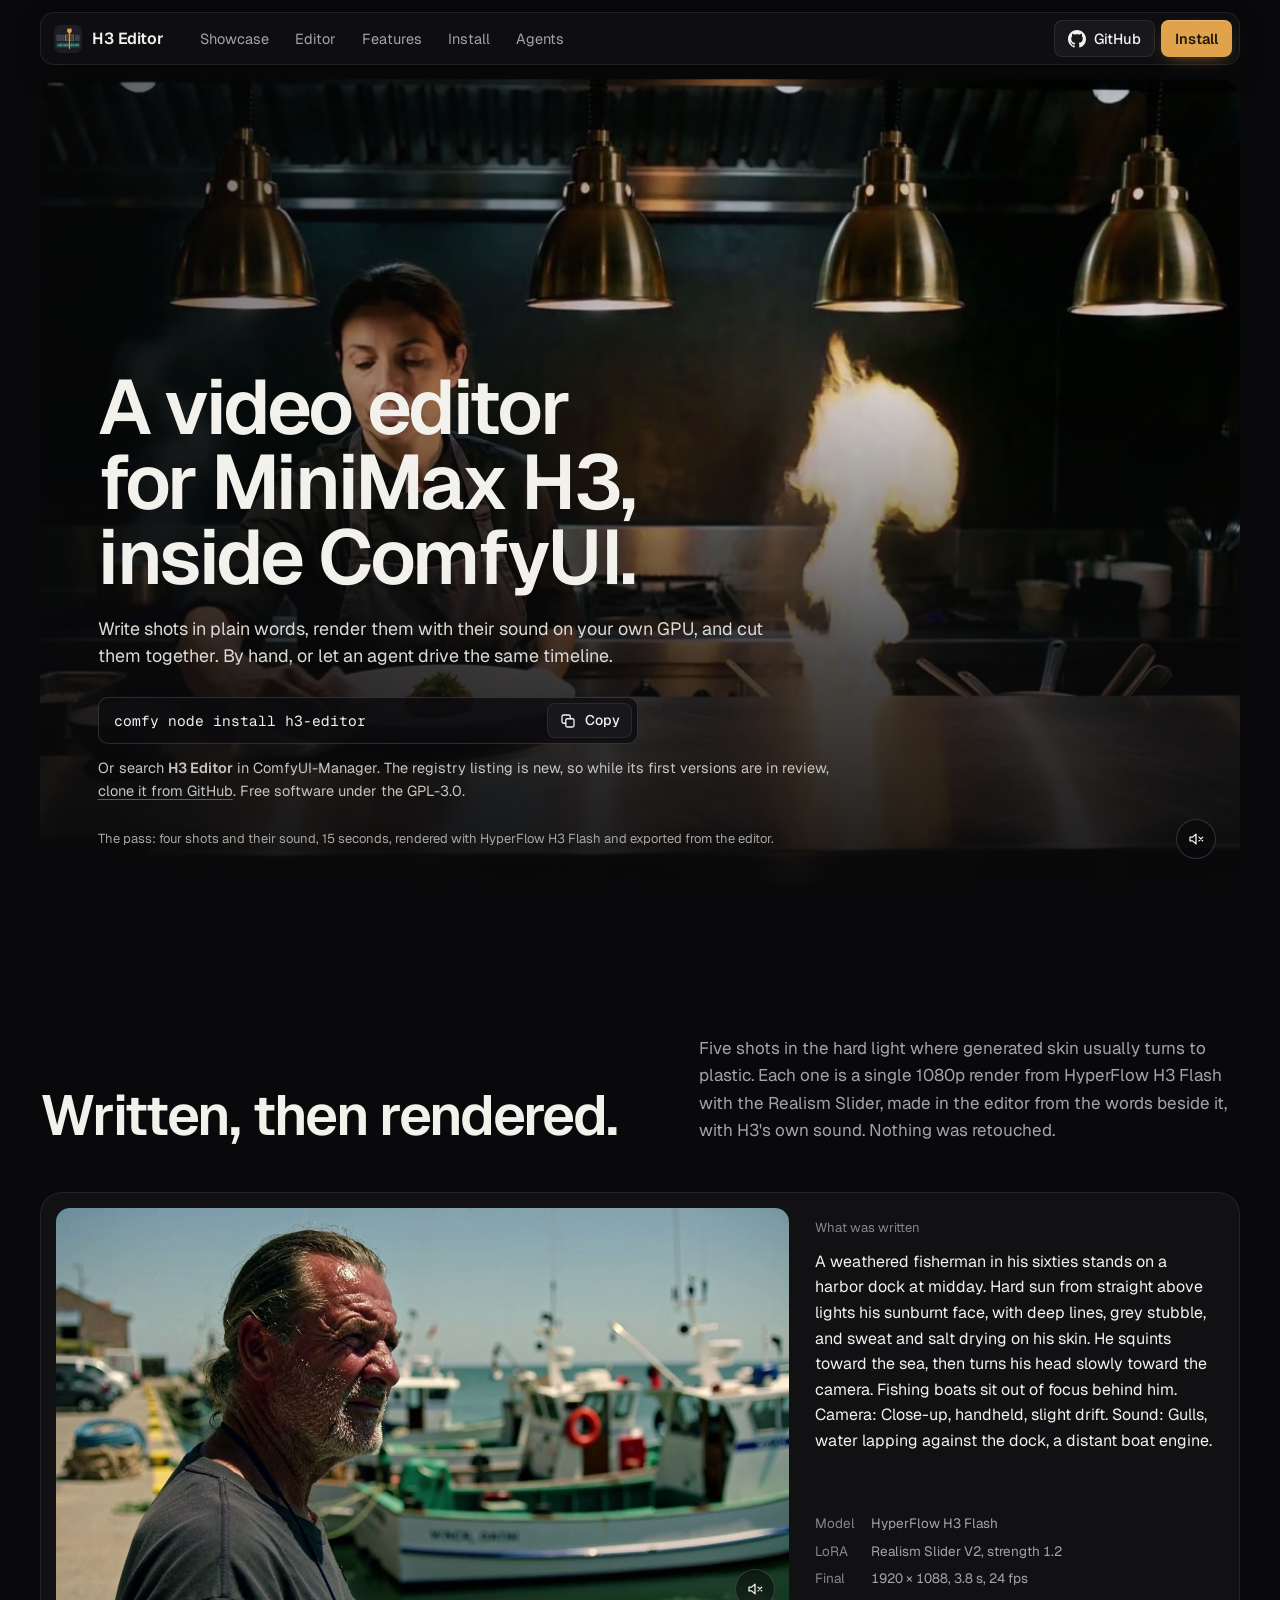
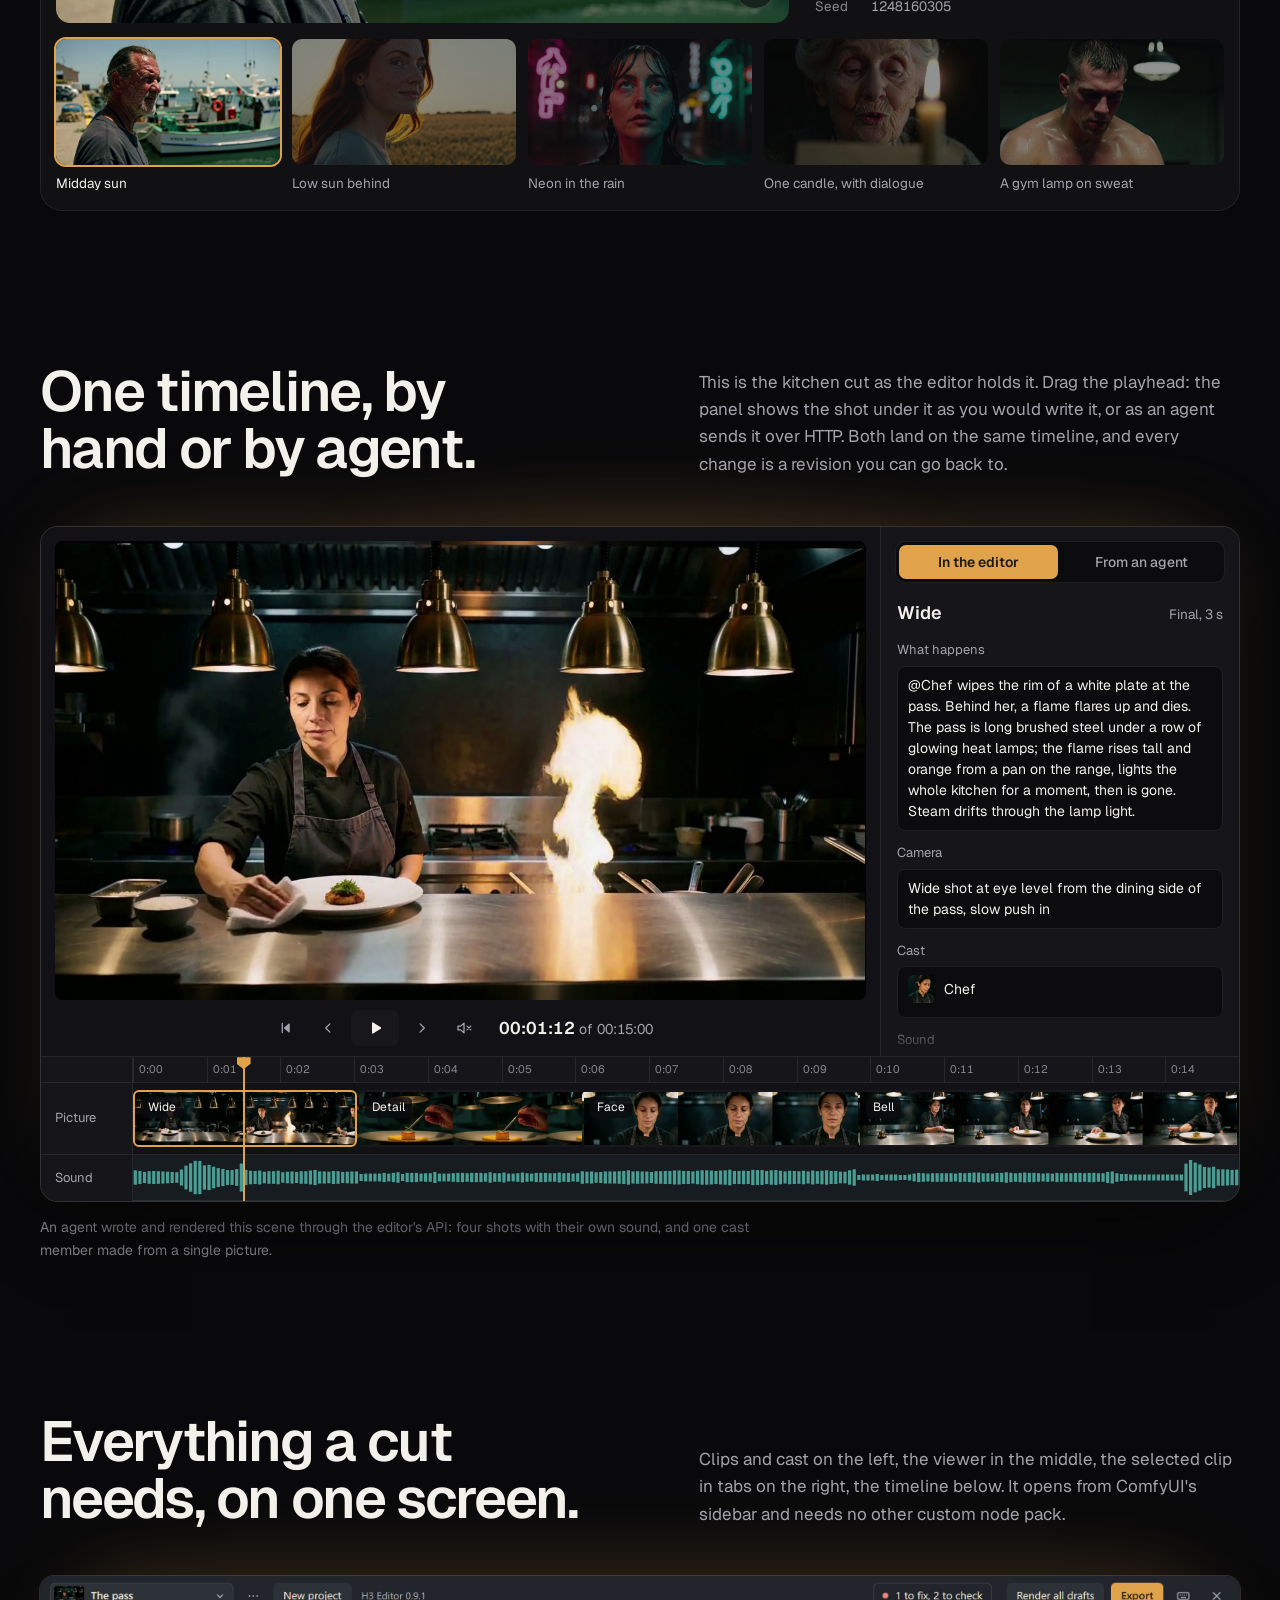
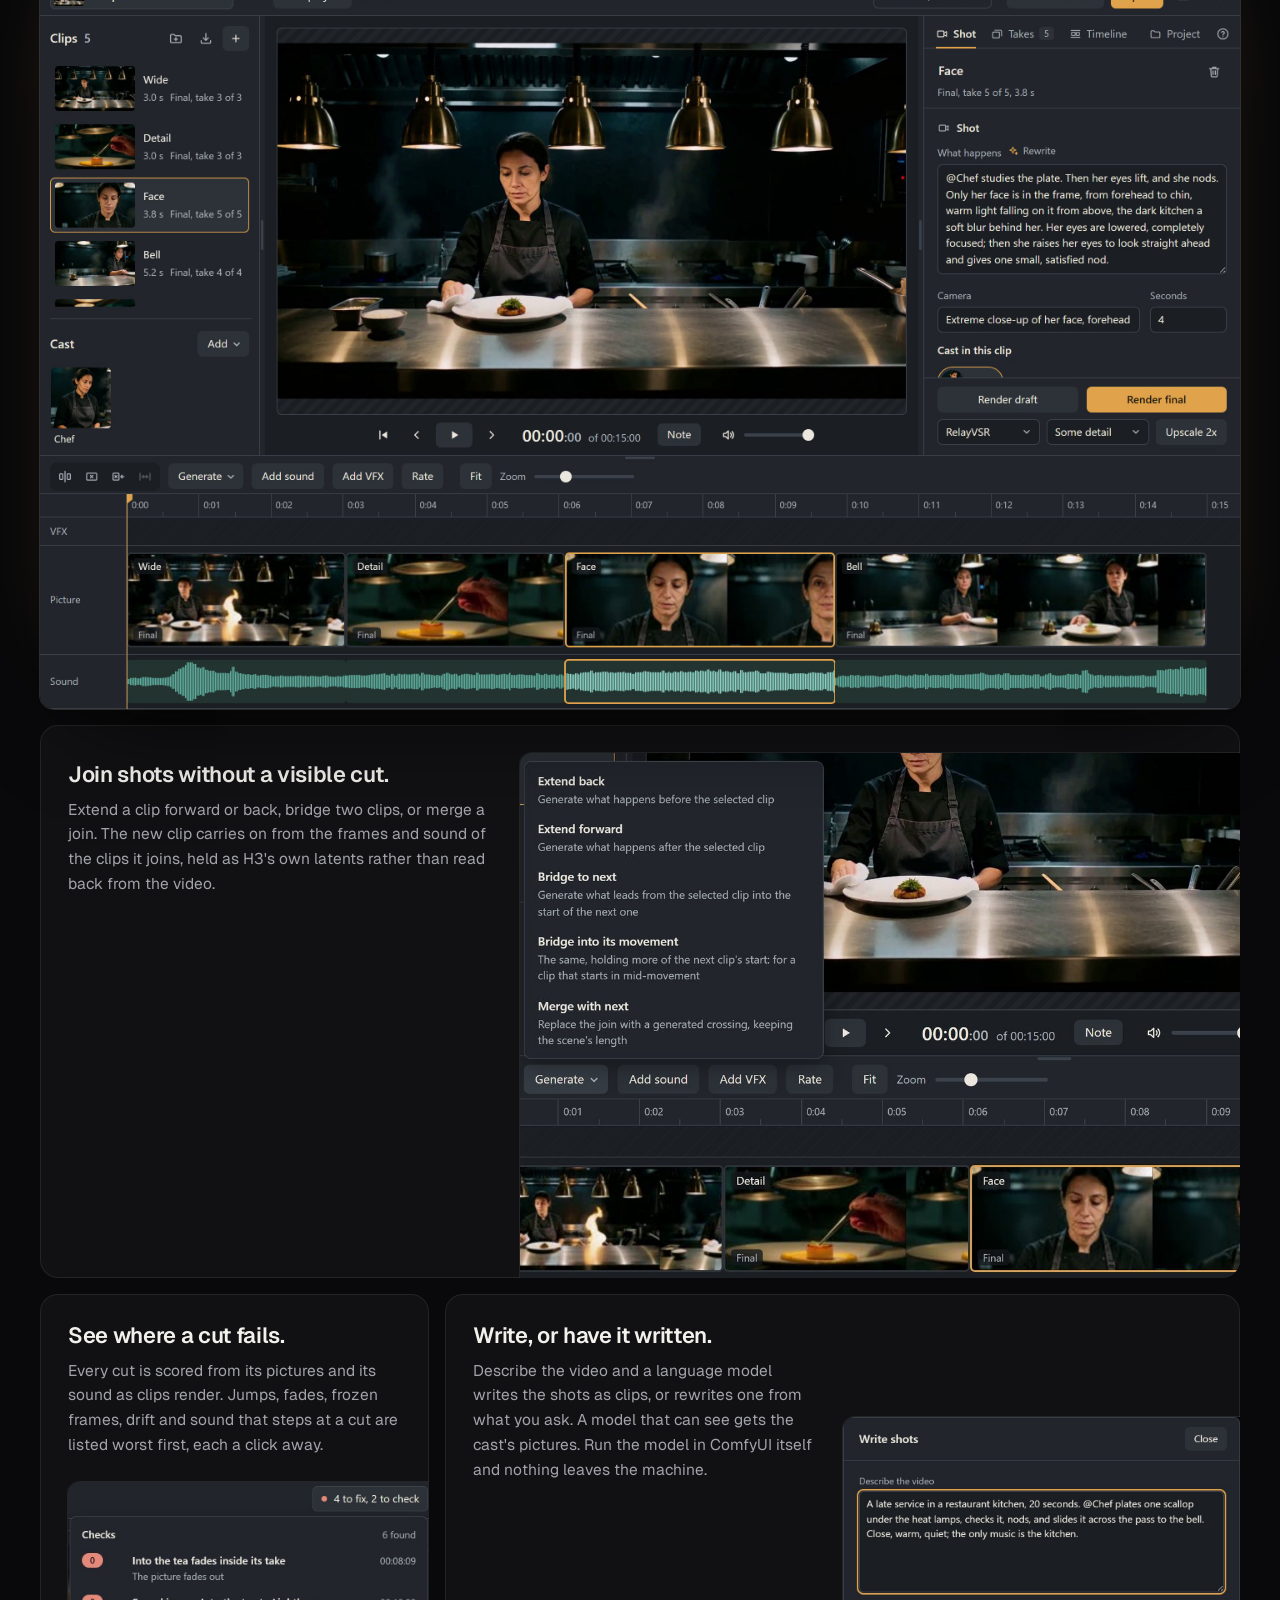
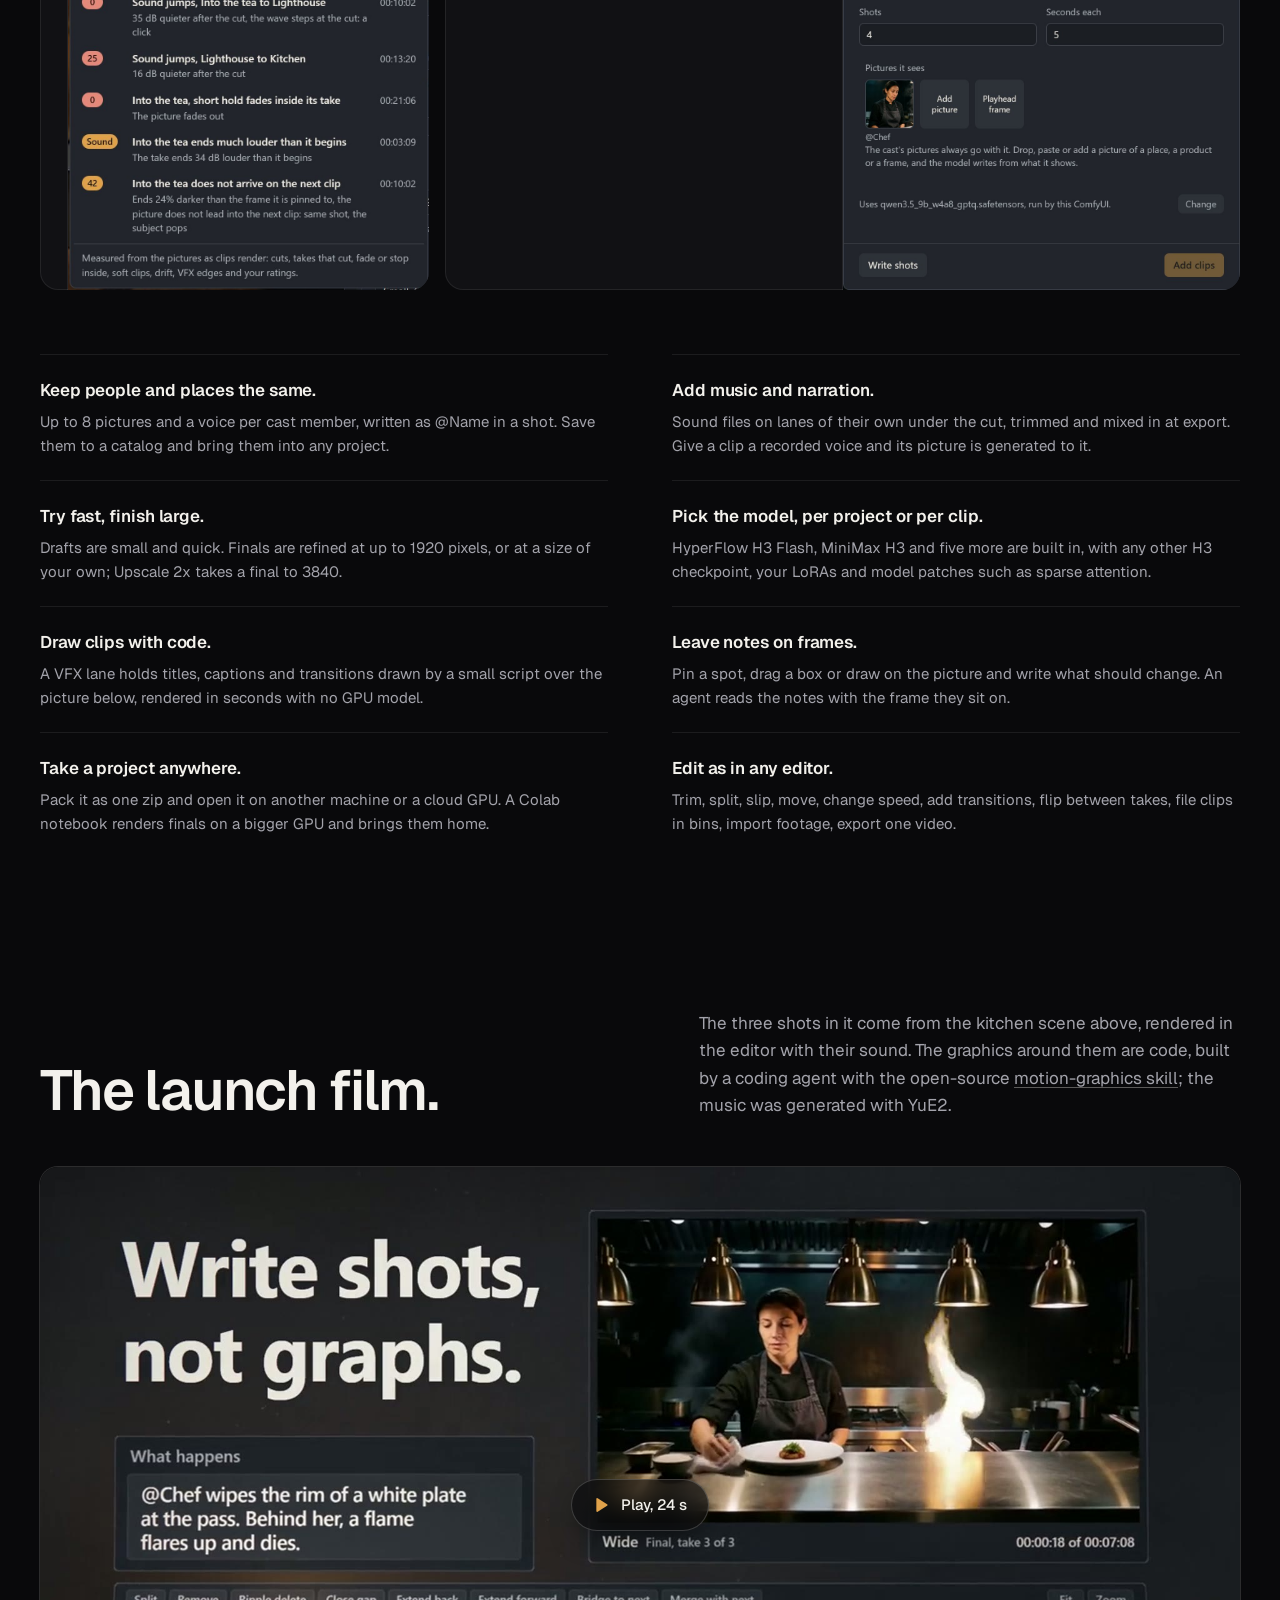
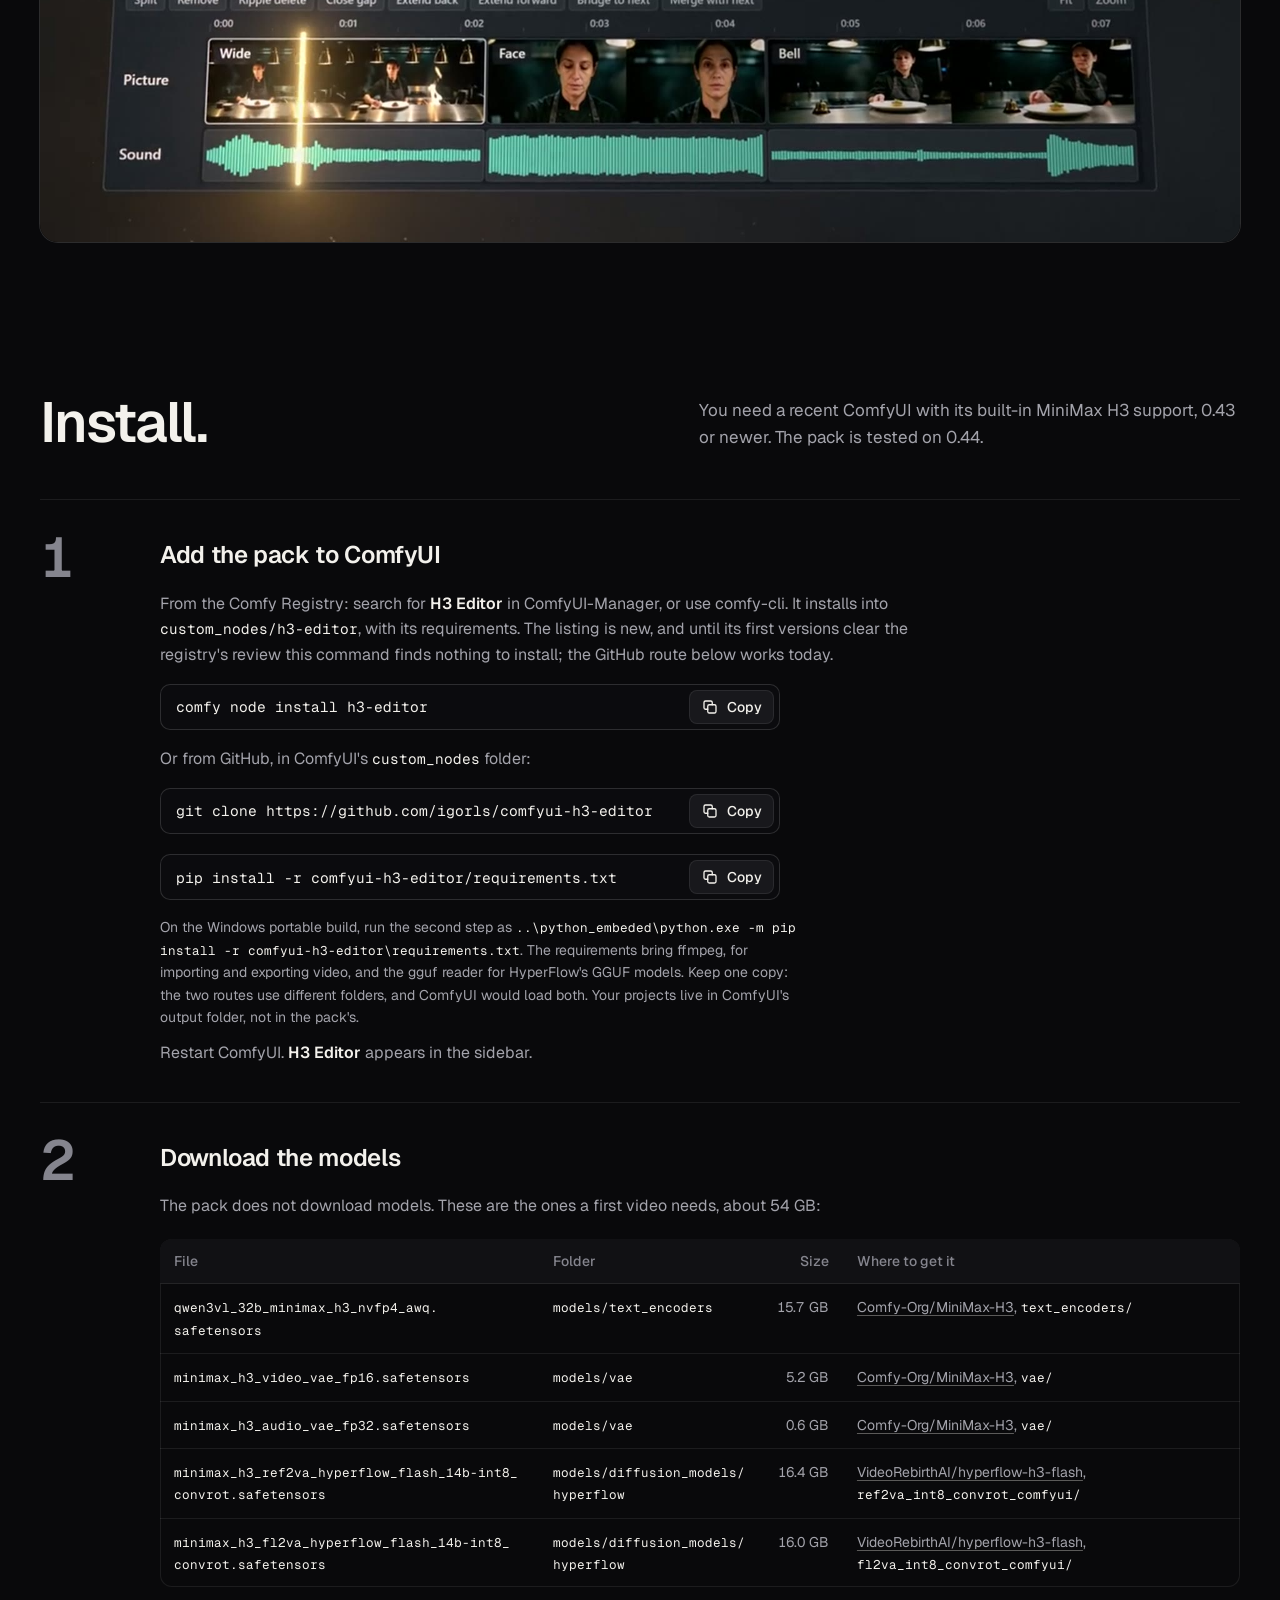
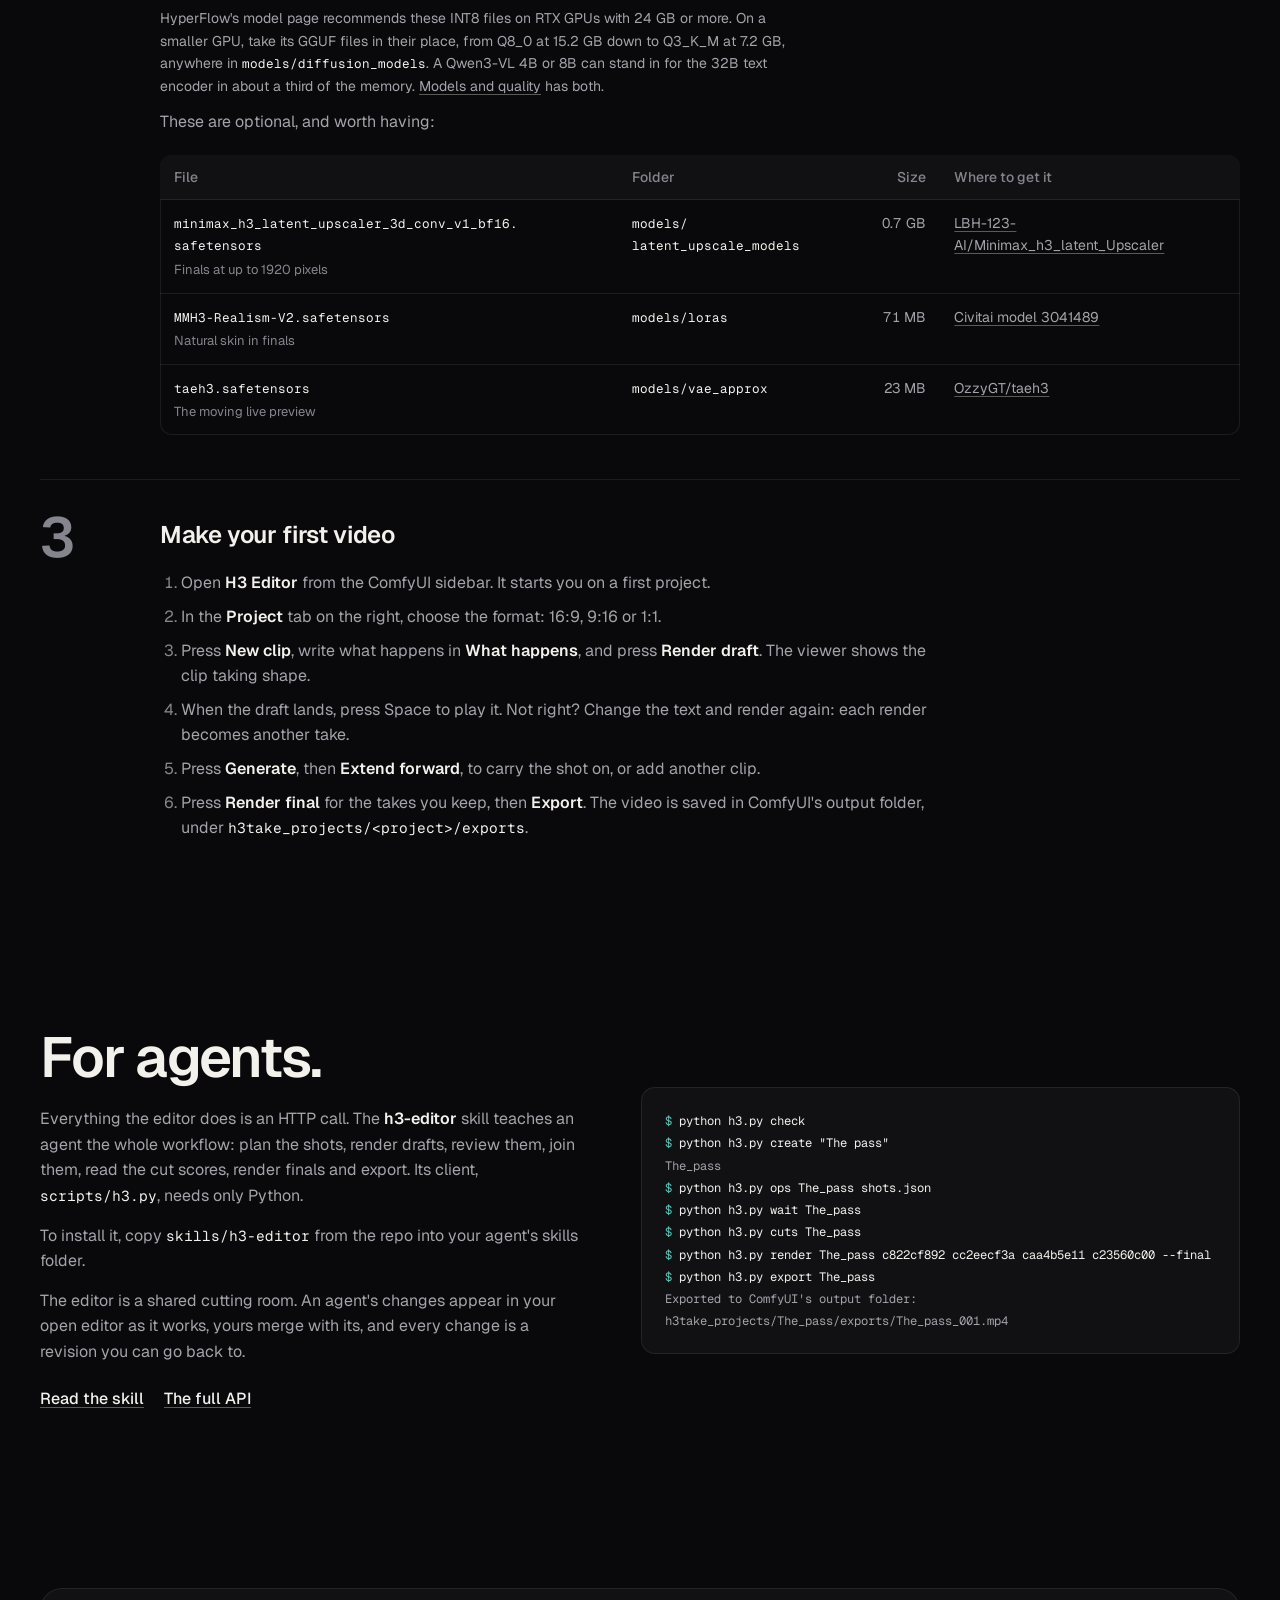
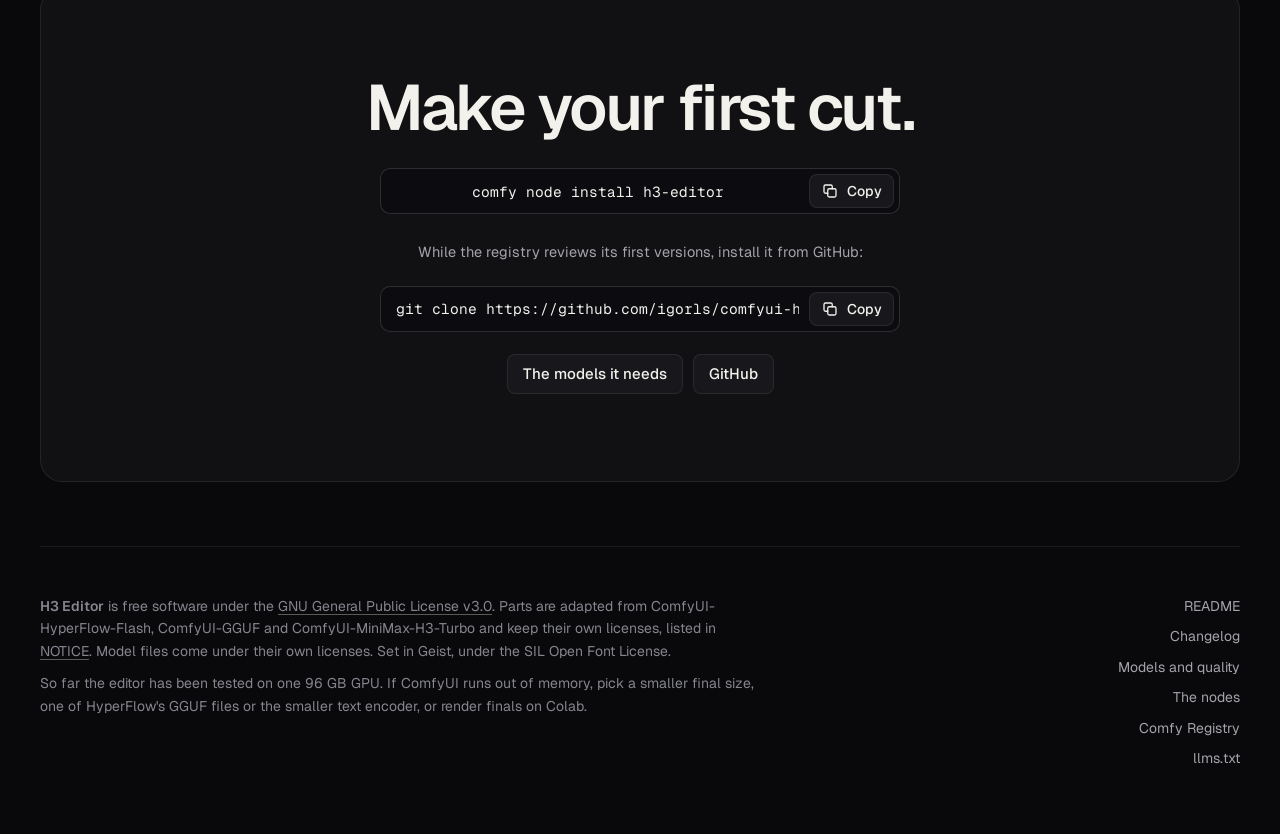
==== docs/index.html @ b345c2b2 "Rebuild the project site around real renders and the 0.9.1 editor The site had not changed since 0.4" ====
<!doctype html>
<html lang="en">
<head>
<meta charset="utf-8">
<meta name="viewport" content="width=device-width, initial-scale=1">
<title>H3 Editor: a video editor for MiniMax H3 in ComfyUI</title>
<meta name="description" content="A timeline video editor for MiniMax H3 that runs inside ComfyUI. Write shots, render them with their sound on your own GPU, cut them together, or let an agent make the video.">
<meta name="theme-color" content="#09090b">
<meta property="og:type" content="website">
<meta property="og:title" content="H3 Editor">
<meta property="og:description" content="A timeline video editor for MiniMax H3, inside ComfyUI. Cut it yourself, or hand the same timeline to an agent.">
<meta property="og:image" content="https://igorls.github.io/comfyui-h3-editor/images/banner.jpg">
<meta name="twitter:card" content="summary_large_image">
<link rel="icon" type="image/png" href="images/icon.png">
<link rel="preload" href="fonts/geist.woff2" as="font" type="font/woff2" crossorigin>
<link rel="stylesheet" href="site.css">
<script src="site.js" defer></script>
</head>
<body>
<a class="skip" href="#main">Skip to content</a>

<header class="bar">
  <nav class="bar-in" aria-label="Main">
    <a class="mark" href="#main" aria-label="H3 Editor, back to the top">
      <img src="images/icon.png" alt="" width="28" height="28">
      <span>H3 Editor</span>
    </a>
    <div class="links">
      <a href="#showcase">Showcase</a>
      <a href="#editor">Editor</a>
      <a href="#features">Features</a>
      <a href="#install">Install</a>
      <a href="#agents">Agents</a>
    </div>
    <span class="spacer"></span>
    <details class="menu">
      <summary class="btn quiet" aria-label="Sections"><svg class="icon" viewBox="0 0 24 24" aria-hidden="true"><path d="M4 7h16M4 12h16M4 17h16"/></svg></summary>
      <div class="menu-list">
        <a href="#showcase">Showcase</a>
        <a href="#editor">Editor</a>
        <a href="#features">Features</a>
        <a href="#install">Install</a>
        <a href="#agents">Agents</a>
      </div>
    </details>
    <a class="btn quiet with-icon" href="https://github.com/igorls/comfyui-h3-editor">
      <svg class="icon" viewBox="0 0 16 16" aria-hidden="true"><path fill="currentColor" stroke="none" d="M8 0C3.58 0 0 3.58 0 8c0 3.54 2.29 6.53 5.47 7.59.4.07.55-.17.55-.38 0-.19-.01-.82-.01-1.49-2.01.37-2.53-.49-2.69-.94-.09-.23-.48-.94-.82-1.13-.28-.15-.68-.52-.01-.53.63-.01 1.08.58 1.23.82.72 1.21 1.87.87 2.33.66.07-.52.28-.87.51-1.07-1.78-.2-3.64-.89-3.64-3.95 0-.87.31-1.59.82-2.15-.08-.2-.36-1.02.08-2.12 0 0 .67-.21 2.2.82.64-.18 1.32-.27 2-.27.68 0 1.36.09 2 .27 1.53-1.04 2.2-.82 2.2-.82.44 1.1.16 1.92.08 2.12.51.56.82 1.27.82 2.15 0 3.07-1.87 3.75-3.65 3.95.29.25.54.73.54 1.48 0 1.07-.01 1.93-.01 2.2 0 .21.15.46.55.38A8.013 8.013 0 0016 8c0-4.42-3.58-8-8-8z"/></svg>
      <span>GitHub</span>
    </a>
    <a class="btn primary" href="#install">Install</a>
  </nav>
</header>

<main id="main">
  <section class="hero" aria-labelledby="hero-title">
    <div class="hero-frame">
      <video id="reel" class="hero-video" src="media/pass.mp4" poster="media/pass.jpg" muted loop playsinline autoplay preload="auto" aria-label="The pass: a kitchen scene of four shots made with H3 Editor"></video>
      <div class="hero-shade" aria-hidden="true"></div>
      <div class="hero-copy">
        <h1 id="hero-title">A video editor for MiniMax&nbsp;H3, inside ComfyUI.</h1>
        <p class="lede">Write shots in plain words, render them with their sound on your own GPU, and cut them together. By hand, or let an agent drive the same timeline.</p>
        <div class="cmd">
          <code>comfy node install h3-editor</code>
          <button class="copy" type="button" data-copy="comfy node install h3-editor" aria-label="Copy the install command"><svg class="icon" viewBox="0 0 24 24" aria-hidden="true"><rect x="9" y="9" width="11" height="11" rx="2"/><path d="M15 9V6a2 2 0 0 0-2-2H6a2 2 0 0 0-2 2v7a2 2 0 0 0 2 2h3"/></svg><span>Copy</span></button>
        </div>
        <p class="hero-alt">Or search <strong>H3 Editor</strong> in ComfyUI-Manager. The registry listing is new, so while its first versions are in review, <a href="#install">clone it from GitHub</a>. Free software under the GPL-3.0.</p>
      </div>
      <div class="hero-foot">
        <p class="hero-credit">The pass: four shots and their sound, 15 seconds, rendered with HyperFlow H3 Flash and exported from the editor.</p>
        <button class="round" id="reel-sound" type="button" aria-pressed="false" aria-label="Sound">
          <svg class="icon" viewBox="0 0 24 24" aria-hidden="true"><path d="M4 9.5h3.5L12 5.5v13l-4.5-4H4z"/><path class="when-sound" d="M15.5 9a4.2 4.2 0 0 1 0 6M18 6.5a7.8 7.8 0 0 1 0 11"/><path class="when-muted" d="M16 9.5l5 5M21 9.5l-5 5"/></svg>
        </button>
      </div>
    </div>
  </section>

  <section class="section wrap" id="showcase" aria-labelledby="showcase-title">
    <div class="head">
      <h2 id="showcase-title">Written, then rendered.</h2>
      <p>Five shots in the hard light where generated skin usually turns to plastic. Each one is a single 1080p render from HyperFlow H3 Flash with the Realism Slider, made in the editor from the words beside it, with H3's own sound. Nothing was retouched.</p>
    </div>
    <div class="show">
      <div class="show-stage">
        <video id="show-video" src="media/realism/harbor.mp4" poster="media/realism/harbor.jpg" muted loop playsinline preload="metadata" aria-label="Midday sun on a fisherman's face"></video>
        <button class="round show-sound" id="show-sound" type="button" aria-pressed="false" aria-label="Sound">
          <svg class="icon" viewBox="0 0 24 24" aria-hidden="true"><path d="M4 9.5h3.5L12 5.5v13l-4.5-4H4z"/><path class="when-sound" d="M15.5 9a4.2 4.2 0 0 1 0 6M18 6.5a7.8 7.8 0 0 1 0 11"/><path class="when-muted" d="M16 9.5l5 5M21 9.5l-5 5"/></svg>
        </button>
      </div>
      <div class="show-text" id="show-text" aria-live="polite">
        <p class="show-label">What was written</p>
        <p class="prompt" id="show-prompt"></p>
        <dl class="facts" id="show-facts"></dl>
      </div>
      <div class="picks" role="tablist" aria-label="Choose a render">
        <button role="tab" type="button" class="pick" data-shot="harbor" aria-selected="true"><img src="media/realism/harbor.jpg" alt="" width="1280" height="726" loading="lazy"><span>Midday sun</span></button>
        <button role="tab" type="button" class="pick" data-shot="golden-hour" aria-selected="false" tabindex="-1"><img src="media/realism/golden-hour.jpg" alt="" width="1280" height="726" loading="lazy"><span>Low sun behind</span></button>
        <button role="tab" type="button" class="pick" data-shot="neon-rain" aria-selected="false" tabindex="-1"><img src="media/realism/neon-rain.jpg" alt="" width="1280" height="726" loading="lazy"><span>Neon in the rain</span></button>
        <button role="tab" type="button" class="pick" data-shot="candlelight" aria-selected="false" tabindex="-1"><img src="media/realism/candlelight.jpg" alt="" width="1280" height="726" loading="lazy"><span>One candle, with dialogue</span></button>
        <button role="tab" type="button" class="pick" data-shot="boxer" aria-selected="false" tabindex="-1"><img src="media/realism/boxer.jpg" alt="" width="1280" height="726" loading="lazy"><span>A gym lamp on sweat</span></button>
      </div>
    </div>
  </section>

  <section class="section wrap" id="editor" aria-labelledby="editor-title">
    <div class="head">
      <h2 id="editor-title">One timeline, by hand or by agent.</h2>
      <p>This is the kitchen cut as the editor holds it. Drag the playhead: the panel shows the shot under it as you would write it, or as an agent sends it over HTTP. Both land on the same timeline, and every change is a revision you can go back to.</p>
    </div>
    <div class="window">
      <div class="room">
        <div class="stage">
          <div class="screen">
            <video id="cut" src="media/pass.mp4" poster="media/pass.jpg" muted loop playsinline preload="metadata" aria-label="The pass, playing in the editor's viewer"></video>
          </div>
          <div class="transport">
            <button class="tool" id="start" type="button" aria-label="Go to the start">
              <svg class="icon" viewBox="0 0 24 24" aria-hidden="true"><path d="M7 6v12"/><path class="solid" d="M17 6.8v10.4a.8.8 0 0 1-1.25.66L9.6 12.66a.8.8 0 0 1 0-1.32l6.15-5.2A.8.8 0 0 1 17 6.8z"/></svg>
            </button>
            <button class="tool" id="prev" type="button" aria-label="Previous frame">
              <svg class="icon" viewBox="0 0 24 24" aria-hidden="true"><path d="M14.5 6.5L9 12l5.5 5.5"/></svg>
            </button>
            <button class="tool play" id="play" type="button" aria-label="Play">
              <svg class="icon fill" viewBox="0 0 24 24" aria-hidden="true"><g class="when-playing"><rect x="6.5" y="5" width="4" height="14" rx="1"/><rect x="13.5" y="5" width="4" height="14" rx="1"/></g><path class="when-paused" d="M8 5.6v12.8a1 1 0 0 0 1.5.86l10.2-6.4a1 1 0 0 0 0-1.72L9.5 4.74A1 1 0 0 0 8 5.6z"/></svg>
            </button>
            <button class="tool" id="next" type="button" aria-label="Next frame">
              <svg class="icon" viewBox="0 0 24 24" aria-hidden="true"><path d="M9.5 6.5L15 12l-5.5 5.5"/></svg>
            </button>
            <button class="tool" id="sound" type="button" aria-pressed="false" aria-label="Sound">
              <svg class="icon" viewBox="0 0 24 24" aria-hidden="true"><path d="M4 9.5h3.5L12 5.5v13l-4.5-4H4z"/><path class="when-sound" d="M15.5 9a4.2 4.2 0 0 1 0 6M18 6.5a7.8 7.8 0 0 1 0 11"/><path class="when-muted" d="M16 9.5l5 5M21 9.5l-5 5"/></svg>
            </button>
            <p class="clock"><b id="clock">00:01:12</b> <span>of 00:15:00</span></p>
          </div>
        </div>

        <aside class="side">
          <div class="seg" role="tablist" aria-label="Show this shot">
            <button role="tab" id="tab-hand" type="button" aria-selected="true" aria-controls="pane-hand">In the editor</button>
            <button role="tab" id="tab-agent" type="button" aria-selected="false" aria-controls="pane-agent" tabindex="-1">From an agent</button>
          </div>
          <div class="pane" id="pane-hand" role="tabpanel" aria-labelledby="tab-hand">
            <div class="shot-head">
              <h3 id="shot-name">Wide</h3>
              <p id="shot-meta">Final, 3 s</p>
            </div>
            <dl class="fields">
              <div><dt>What happens</dt><dd class="field tall" id="f-action"></dd></div>
              <div><dt>Camera</dt><dd class="field" id="f-camera"></dd></div>
              <div><dt>Cast</dt><dd class="field cast"><span id="cast-who"><img src="media/chef.jpg" alt="" width="28" height="28">Chef</span><span id="cast-none" class="none" hidden>No one</span></dd></div>
              <div class="pair" id="speech">
                <div><dt>Who speaks</dt><dd class="field" id="f-speaker"></dd></div>
                <div><dt>What they say</dt><dd class="field" id="f-dialogue"></dd></div>
              </div>
              <div><dt>Sound</dt><dd class="field" id="f-sound"></dd></div>
            </dl>
          </div>
          <div class="pane" id="pane-agent" role="tabpanel" aria-labelledby="tab-agent" hidden>
            <pre class="term" tabindex="0" aria-label="The commands an agent runs"><code id="term"></code></pre>
            <p class="file-label"><code>shots.json</code>, the entry for <span id="file-name">Wide</span></p>
            <pre class="term" tabindex="0" aria-label="The shot as an operation"><code id="file"></code></pre>
            <p class="note">An agent writes the shot like this with the h3-editor skill. It shows up in your open editor the moment it lands.</p>
          </div>
        </aside>

        <div class="timeline">
          <div class="heads" aria-hidden="true"><span></span><span>Picture</span><span>Sound</span></div>
          <div class="track" id="track" role="slider" tabindex="0" aria-label="Playhead" aria-valuemin="0" aria-valuemax="359" aria-valuenow="36" aria-valuetext="00:01:12, Wide">
            <div class="ruler" id="ruler" aria-hidden="true"></div>
            <div class="lane picture" id="picture" aria-hidden="true"></div>
            <div class="lane sound" aria-hidden="true"><svg id="wave" preserveAspectRatio="none" viewBox="0 0 240 40"></svg></div>
            <div class="playhead" id="playhead" aria-hidden="true"></div>
          </div>
        </div>
      </div>
    </div>
    <p class="credit">An agent wrote and rendered this scene through the editor's API: four shots with their own sound, and one cast member made from a single picture.</p>
  </section>

  <section class="section wrap" id="features" aria-labelledby="features-title">
    <div class="head">
      <h2 id="features-title">Everything a cut needs, on one screen.</h2>
      <p>Clips and cast on the left, the viewer in the middle, the selected clip in tabs on the right, the timeline below. It opens from ComfyUI's sidebar and needs no other custom node pack.</p>
    </div>
    <figure class="shot-full">
      <picture>
        <source media="(max-width: 640px)" srcset="images/editor-mobile.jpg" width="764" height="1065">
        <img src="images/editor.jpg" width="2880" height="1760" loading="lazy" alt="H3 Editor 0.9.1 with the kitchen scene open: clips and cast on the left, the viewer, the Face clip's shot text, camera and render buttons on the right, and four clips with their sound on the timeline, the Face clip selected.">
      </picture>
    </figure>

    <div class="bento">
      <article class="tile wide">
        <div class="tile-text">
          <h3>Join shots without a visible cut.</h3>
          <p>Extend a clip forward or back, bridge two clips, or merge a join. The new clip carries on from the frames and sound of the clips it joins, held as H3's own latents rather than read back from the video.</p>
        </div>
        <picture>
          <source media="(max-width: 640px)" srcset="images/generate-menu.jpg" width="680" height="750">
          <img src="images/generate.jpg" width="1152" height="840" loading="lazy" alt="The Generate menu open over the timeline: Extend back, Extend forward, Bridge to next, Bridge into its movement and Merge with next, with the Face clip selected.">
        </picture>
      </article>
      <article class="tile tall">
        <div class="tile-text">
          <h3>See where a cut fails.</h3>
          <p>Every cut is scored from its pictures and its sound as clips render. Jumps, fades, frozen frames, drift and sound that steps at a cut are listed worst first, each a click away.</p>
        </div>
        <img src="images/checks.jpg" width="886" height="1000" loading="lazy" alt="The Checks list of a project: fades inside takes, sound jumps of 35 and 16 dB at cuts, a take that ends 34 dB louder than it begins, and a bridge that does not arrive on the next clip.">
      </article>
      <article class="tile tall">
        <div class="tile-text">
          <h3>Write, or have it written.</h3>
          <p>Describe the video and a language model writes the shots as clips, or rewrites one from what you ask. A model that can see gets the cast's pictures. Run the model in ComfyUI itself and nothing leaves the machine.</p>
        </div>
        <img src="images/writer.jpg" width="1040" height="1236" loading="lazy" alt="The Write shots dialog: a description of a kitchen scene, 4 shots of 5 seconds each, the cast picture of @Chef it sends along, and the local text model run by ComfyUI that writes them.">

      </article>
    </div>

    <ul class="rows">
      <li><h3>Keep people and places the same.</h3><p>Up to 8 pictures and a voice per cast member, written as @Name in a shot. Save them to a catalog and bring them into any project.</p></li>
      <li><h3>Add music and narration.</h3><p>Sound files on lanes of their own under the cut, trimmed and mixed in at export. Give a clip a recorded voice and its picture is generated to it.</p></li>
      <li><h3>Try fast, finish large.</h3><p>Drafts are small and quick. Finals are refined at up to 1920 pixels, or at a size of your own; Upscale 2x takes a final to 3840.</p></li>
      <li><h3>Pick the model, per project or per clip.</h3><p>HyperFlow H3 Flash, MiniMax H3 and five more are built in, with any other H3 checkpoint, your LoRAs and model patches such as sparse attention.</p></li>
      <li><h3>Draw clips with code.</h3><p>A VFX lane holds titles, captions and transitions drawn by a small script over the picture below, rendered in seconds with no GPU model.</p></li>
      <li><h3>Leave notes on frames.</h3><p>Pin a spot, drag a box or draw on the picture and write what should change. An agent reads the notes with the frame they sit on.</p></li>
      <li><h3>Take a project anywhere.</h3><p>Pack it as one zip and open it on another machine or a cloud GPU. A Colab notebook renders finals on a bigger GPU and brings them home.</p></li>
      <li><h3>Edit as in any editor.</h3><p>Trim, split, slip, move, change speed, add transitions, flip between takes, file clips in bins, import footage, export one video.</p></li>
    </ul>
  </section>

  <section class="section wrap" id="film" aria-labelledby="film-title">
    <div class="head">
      <h2 id="film-title">The launch film.</h2>
      <p>The three shots in it come from the kitchen scene above, rendered in the editor with their sound. The graphics around them are code, built by a coding agent with the open-source <a href="https://github.com/igorls/motion-graphics">motion-graphics skill</a>; the music was generated with YuE2.</p>
    </div>
    <div class="film">
      <button class="film-play" id="film-play" type="button" aria-label="Play the launch film, with sound">
        <svg class="icon fill" viewBox="0 0 24 24" aria-hidden="true"><path d="M8 5.6v12.8a1 1 0 0 0 1.5.86l10.2-6.4a1 1 0 0 0 0-1.72L9.5 4.74A1 1 0 0 0 8 5.6z"/></svg>
        <span>Play, 24 s</span>
      </button>
      <video id="film-video" src="media/launch.mp4" poster="media/launch.jpg" playsinline preload="none" aria-label="The H3 Editor launch film, 24 seconds: a node graph folds into a line that writes a shot, and the sentence becomes the shot"></video>
    </div>
  </section>

  <section class="section wrap" id="install" aria-labelledby="install-title">
    <div class="head">
      <h2 id="install-title">Install.</h2>
      <p>You need a recent ComfyUI with its built-in MiniMax H3 support, 0.43 or newer. The pack is tested on 0.44.</p>
    </div>
    <ol class="steps">
      <li>
        <h3>Add the pack to ComfyUI</h3>
        <p>From the Comfy Registry: search for <strong>H3 Editor</strong> in ComfyUI-Manager, or use comfy-cli. It installs into <code>custom_nodes/h3-editor</code>, with its requirements. The listing is new, and until its first versions clear the registry's review this command finds nothing to install; the GitHub route below works today.</p>
        <div class="cmd">
          <code>comfy node install h3-editor</code>
          <button class="copy" type="button" data-copy="comfy node install h3-editor" aria-label="Copy the install command"><svg class="icon" viewBox="0 0 24 24" aria-hidden="true"><rect x="9" y="9" width="11" height="11" rx="2"/><path d="M15 9V6a2 2 0 0 0-2-2H6a2 2 0 0 0-2 2v7a2 2 0 0 0 2 2h3"/></svg><span>Copy</span></button>
        </div>
        <p>Or from GitHub, in ComfyUI's <code>custom_nodes</code> folder:</p>
        <div class="cmd">
          <code>git clone https://github.com/<wbr>igorls/<wbr>comfyui-h3-editor</code>
          <button class="copy" type="button" data-copy="git clone https://github.com/igorls/comfyui-h3-editor"><svg class="icon" viewBox="0 0 24 24" aria-hidden="true"><rect x="9" y="9" width="11" height="11" rx="2"/><path d="M15 9V6a2 2 0 0 0-2-2H6a2 2 0 0 0-2 2v7a2 2 0 0 0 2 2h3"/></svg><span>Copy</span></button>
        </div>
        <div class="cmd">
          <code>pip install -r comfyui-h3-editor/<wbr>requirements.txt</code>
          <button class="copy" type="button" data-copy="pip install -r comfyui-h3-editor/requirements.txt"><svg class="icon" viewBox="0 0 24 24" aria-hidden="true"><rect x="9" y="9" width="11" height="11" rx="2"/><path d="M15 9V6a2 2 0 0 0-2-2H6a2 2 0 0 0-2 2v7a2 2 0 0 0 2 2h3"/></svg><span>Copy</span></button>
        </div>
        <p class="small">On the Windows portable build, run the second step as <code>..\python_embeded\python.exe -m pip install -r comfyui-h3-editor\<wbr>requirements.txt</code>. The requirements bring ffmpeg, for importing and exporting video, and the gguf reader for HyperFlow's GGUF models. Keep one copy: the two routes use different folders, and ComfyUI would load both. Your projects live in ComfyUI's output folder, not in the pack's.</p>
        <p>Restart ComfyUI. <strong>H3 Editor</strong> appears in the sidebar.</p>
      </li>

      <li id="models">
        <h3>Download the models</h3>
        <p>The pack does not download models. These are the ones a first video needs, about 54&nbsp;GB:</p>
        <div class="table">
          <table>
            <thead><tr><th scope="col">File</th><th scope="col">Folder</th><th scope="col" class="num">Size</th><th scope="col">Where to get it</th></tr></thead>
            <tbody>
              <tr><td data-label="File"><code>qwen3vl_<wbr>32b_<wbr>minimax_<wbr>h3_<wbr>nvfp4_<wbr>awq.<wbr>safetensors</code></td><td data-label="Folder"><code>models/<wbr>text_encoders</code></td><td data-label="Size" class="num">15.7 GB</td><td data-label="From"><a href="https://huggingface.co/Comfy-Org/MiniMax-H3">Comfy-Org/MiniMax-H3</a>, <code>text_encoders/</code></td></tr>
              <tr><td data-label="File"><code>minimax_<wbr>h3_<wbr>video_<wbr>vae_<wbr>fp16.<wbr>safetensors</code></td><td data-label="Folder"><code>models/vae</code></td><td data-label="Size" class="num">5.2 GB</td><td data-label="From"><a href="https://huggingface.co/Comfy-Org/MiniMax-H3">Comfy-Org/MiniMax-H3</a>, <code>vae/</code></td></tr>
              <tr><td data-label="File"><code>minimax_<wbr>h3_<wbr>audio_<wbr>vae_<wbr>fp32.<wbr>safetensors</code></td><td data-label="Folder"><code>models/vae</code></td><td data-label="Size" class="num">0.6 GB</td><td data-label="From"><a href="https://huggingface.co/Comfy-Org/MiniMax-H3">Comfy-Org/MiniMax-H3</a>, <code>vae/</code></td></tr>
              <tr><td data-label="File"><code>minimax_<wbr>h3_<wbr>ref2va_<wbr>hyperflow_<wbr>flash_<wbr>14b-int8_<wbr>convrot.<wbr>safetensors</code></td><td data-label="Folder"><code>models/<wbr>diffusion_models/<wbr>hyperflow</code></td><td data-label="Size" class="num">16.4 GB</td><td data-label="From"><a href="https://huggingface.co/VideoRebirthAI/hyperflow-h3-flash">VideoRebirthAI/hyperflow-h3-flash</a>, <code>ref2va_int8_convrot_comfyui/</code></td></tr>
              <tr><td data-label="File"><code>minimax_<wbr>h3_<wbr>fl2va_<wbr>hyperflow_<wbr>flash_<wbr>14b-int8_<wbr>convrot.<wbr>safetensors</code></td><td data-label="Folder"><code>models/<wbr>diffusion_models/<wbr>hyperflow</code></td><td data-label="Size" class="num">16.0 GB</td><td data-label="From"><a href="https://huggingface.co/VideoRebirthAI/hyperflow-h3-flash">VideoRebirthAI/hyperflow-h3-flash</a>, <code>fl2va_int8_convrot_comfyui/</code></td></tr>
            </tbody>
          </table>
        </div>
        <p class="small">HyperFlow's model page recommends these INT8 files on RTX GPUs with 24&nbsp;GB or more. On a smaller GPU, take its GGUF files in their place, from Q8_0 at 15.2&nbsp;GB down to Q3_K_M at 7.2&nbsp;GB, anywhere in <code>models/diffusion_models</code>. A Qwen3-VL 4B or 8B can stand in for the 32B text encoder in about a third of the memory. <a href="https://github.com/igorls/comfyui-h3-editor/blob/main/docs/models.md">Models and quality</a> has both.</p>
        <p>These are optional, and worth having:</p>
        <div class="table">
          <table>
            <thead><tr><th scope="col">File</th><th scope="col">Folder</th><th scope="col" class="num">Size</th><th scope="col">Where to get it</th></tr></thead>
            <tbody>
              <tr><td data-label="File"><code>minimax_<wbr>h3_<wbr>latent_<wbr>upscaler_<wbr>3d_<wbr>conv_<wbr>v1_<wbr>bf16.<wbr>safetensors</code><span class="for">Finals at up to 1920 pixels</span></td><td data-label="Folder"><code>models/<wbr>latent_upscale_models</code></td><td data-label="Size" class="num">0.7 GB</td><td data-label="From"><a href="https://huggingface.co/LBH-123-AI/Minimax_h3_latent_Upscaler">LBH-123-AI/Minimax_h3_latent_Upscaler</a></td></tr>
              <tr><td data-label="File"><code>MMH3-Realism-V2.<wbr>safetensors</code><span class="for">Natural skin in finals</span></td><td data-label="Folder"><code>models/loras</code></td><td data-label="Size" class="num">71 MB</td><td data-label="From"><a href="https://civitai.com/models/3041489">Civitai model 3041489</a></td></tr>
              <tr><td data-label="File"><code>taeh3.<wbr>safetensors</code><span class="for">The moving live preview</span></td><td data-label="Folder"><code>models/<wbr>vae_approx</code></td><td data-label="Size" class="num">23 MB</td><td data-label="From"><a href="https://huggingface.co/OzzyGT/taeh3">OzzyGT/taeh3</a></td></tr>
            </tbody>
          </table>
        </div>
      </li>

      <li>
        <h3>Make your first video</h3>
        <ol class="howto">
          <li>Open <strong>H3 Editor</strong> from the ComfyUI sidebar. It starts you on a first project.</li>
          <li>In the <strong>Project</strong> tab on the right, choose the format: 16:9, 9:16 or 1:1.</li>
          <li>Press <strong>New clip</strong>, write what happens in <strong>What happens</strong>, and press <strong>Render draft</strong>. The viewer shows the clip taking shape.</li>
          <li>When the draft lands, press Space to play it. Not right? Change the text and render again: each render becomes another take.</li>
          <li>Press <strong>Generate</strong>, then <strong>Extend forward</strong>, to carry the shot on, or add another clip.</li>
          <li>Press <strong>Render final</strong> for the takes you keep, then <strong>Export</strong>. The video is saved in ComfyUI's output folder, under <code>h3take_projects/&lt;project&gt;/exports</code>.</li>
        </ol>
      </li>
    </ol>
  </section>

  <section class="section wrap agents" id="agents" aria-labelledby="agents-title">
    <div class="agents-text">
      <h2 id="agents-title">For agents.</h2>
      <p>Everything the editor does is an HTTP call. The <strong>h3-editor</strong> skill teaches an agent the whole workflow: plan the shots, render drafts, review them, join them, read the cut scores, render finals and export. Its client, <code>scripts/h3.py</code>, needs only Python.</p>
      <p>To install it, copy <code>skills/h3-editor</code> from the repo into your agent's skills folder.</p>
      <p>The editor is a shared cutting room. An agent's changes appear in your open editor as it works, yours merge with its, and every change is a revision you can go back to.</p>
      <p class="more"><a href="https://github.com/igorls/comfyui-h3-editor/blob/main/skills/h3-editor/SKILL.md">Read the skill</a><a href="https://github.com/igorls/comfyui-h3-editor/blob/main/skills/h3-editor/references/api.md">The full API</a></p>
    </div>
    <pre class="term big" tabindex="0" aria-label="An agent's session with scripts/h3.py"><code><span class="p">$</span> python h3.py check
<span class="p">$</span> python h3.py create "The pass"
<span class="o">The_pass</span>
<span class="p">$</span> python h3.py ops The_pass shots.json
<span class="p">$</span> python h3.py wait The_pass
<span class="p">$</span> python h3.py cuts The_pass
<span class="p">$</span> python h3.py render The_pass c822cf892 cc2eecf3a caa4b5e11 c23560c00 --final
<span class="p">$</span> python h3.py export The_pass
<span class="o">Exported to ComfyUI's output folder:
h3take_projects/The_pass/exports/The_pass_001.mp4</span></code></pre>
  </section>

  <section class="close wrap" aria-labelledby="close-title">
    <h2 id="close-title">Make your first cut.</h2>
    <div class="cmd">
      <code>comfy node install h3-editor</code>
      <button class="copy" type="button" data-copy="comfy node install h3-editor" aria-label="Copy the install command"><svg class="icon" viewBox="0 0 24 24" aria-hidden="true"><rect x="9" y="9" width="11" height="11" rx="2"/><path d="M15 9V6a2 2 0 0 0-2-2H6a2 2 0 0 0-2 2v7a2 2 0 0 0 2 2h3"/></svg><span>Copy</span></button>
    </div>
    <p class="close-note">While the registry reviews its first versions, install it from GitHub:</p>
    <div class="cmd">
      <code>git clone https://github.com/igorls/comfyui-h3-editor</code>
      <button class="copy" type="button" data-copy="git clone https://github.com/igorls/comfyui-h3-editor"><svg class="icon" viewBox="0 0 24 24" aria-hidden="true"><rect x="9" y="9" width="11" height="11" rx="2"/><path d="M15 9V6a2 2 0 0 0-2-2H6a2 2 0 0 0-2 2v7a2 2 0 0 0 2 2h3"/></svg><span>Copy</span></button>
    </div>
    <p class="close-links"><a class="btn quiet" href="#models">The models it needs</a><a class="btn quiet" href="https://github.com/igorls/comfyui-h3-editor">GitHub</a></p>
  </section>
</main>

<footer class="foot wrap">
  <div>
    <p><strong>H3 Editor</strong> is free software under the <a href="https://github.com/igorls/comfyui-h3-editor/blob/main/LICENSE">GNU General Public License v3.0</a>. Parts are adapted from ComfyUI-HyperFlow-Flash, ComfyUI-GGUF and ComfyUI-MiniMax-H3-Turbo and keep their own licenses, listed in <a href="https://github.com/igorls/comfyui-h3-editor/blob/main/NOTICE">NOTICE</a>. Model files come under their own licenses. Set in Geist, under the SIL Open Font License.</p>
    <p>So far the editor has been tested on one 96&nbsp;GB GPU. If ComfyUI runs out of memory, pick a smaller final size, one of HyperFlow's GGUF files or the smaller text encoder, or render finals on Colab.</p>
  </div>
  <nav aria-label="Documentation">
    <a href="https://github.com/igorls/comfyui-h3-editor#readme">README</a>
    <a href="https://github.com/igorls/comfyui-h3-editor/blob/main/CHANGELOG.md">Changelog</a>
    <a href="https://github.com/igorls/comfyui-h3-editor/blob/main/docs/models.md">Models and quality</a>
    <a href="https://github.com/igorls/comfyui-h3-editor/blob/main/docs/nodes.md">The nodes</a>
    <a href="https://registry.comfy.org/publishers/igorls/nodes/h3-editor">Comfy Registry</a>
    <a href="llms.txt">llms.txt</a>
  </nav>
</footer>
<p class="sr" id="announce" aria-live="polite"></p>
</body>
</html>
---- docs/site.css ----
/* H3 Editor project site. Dark ground, real footage and the real editor carry the page; tungsten is the one accent. */

@font-face {
  font-family: "Geist";
  src: url("fonts/geist.woff2") format("woff2");
  font-weight: 100 900;
  font-display: swap;
}
@font-face {
  font-family: "Geist Mono";
  src: url("fonts/geist-mono.woff2") format("woff2");
  font-weight: 100 900;
  font-display: swap;
}

:root {
  color-scheme: dark;
  --ground: #09090b;
  --lift: #111114;
  --raised: #18181c;
  --hover: #222228;
  --field: #0c0c0f;
  --line: rgba(255, 255, 255, 0.08);
  --line-strong: rgba(255, 255, 255, 0.14);
  --text: #f3f1ec;
  --muted: #a3a3ab;
  --faint: #85858e;
  --tungsten: #e0a24a;
  --tungsten-hi: #ecb563;
  --tungsten-ink: #1f1a10;
  --live: #57bdb0;
  --screen: #000;
  --sans: "Geist", ui-sans-serif, system-ui, -apple-system, "Segoe UI", sans-serif;
  --mono: "Geist Mono", ui-monospace, "Cascadia Mono", "SF Mono", Consolas, monospace;
  --wrap: 1240px;
  --gutter: clamp(16px, 4vw, 40px);
  --ease: cubic-bezier(0.16, 1, 0.3, 1);
}

*, *::before, *::after { box-sizing: border-box; }
html { scroll-behavior: smooth; scroll-padding-top: 96px; -webkit-text-size-adjust: 100%; }
body {
  margin: 0; background: var(--ground); color: var(--text);
  font: 16px/1.6 var(--sans); font-feature-settings: "ss01", "cv11"; -webkit-font-smoothing: antialiased;
}
h1, h2, h3, p, ol, ul, dl, figure { margin: 0; }
img, video, svg { display: block; max-width: 100%; }
a { color: inherit; text-decoration: underline; text-decoration-color: rgba(243, 241, 236, 0.35); text-underline-offset: 3px; text-decoration-thickness: 1px; }
a:hover { text-decoration-color: var(--text); }
code { font-family: var(--mono); font-size: 0.9em; font-variant-ligatures: none; }
strong { font-weight: 600; }
::selection { background: rgba(224, 162, 74, 0.32); color: var(--text); }
:focus-visible { outline: 2px solid var(--tungsten); outline-offset: 2px; border-radius: 6px; }
html { scrollbar-color: #2c2c33 var(--ground); }
::-webkit-scrollbar { width: 10px; height: 10px; }
::-webkit-scrollbar-thumb { background: #2c2c33; border-radius: 10px; border: 2px solid var(--ground); }
::-webkit-scrollbar-track { background: var(--ground); }

.skip { position: absolute; left: 12px; top: -48px; z-index: 50; padding: 8px 14px; border-radius: 8px; background: var(--tungsten); color: var(--tungsten-ink); text-decoration: none; font-weight: 600; }
.skip:focus { top: 12px; }
.sr { position: absolute; width: 1px; height: 1px; overflow: hidden; clip: rect(0 0 0 0); white-space: nowrap; }
.wrap { width: min(100% - 2 * var(--gutter), var(--wrap)); margin-inline: auto; }

.icon { width: 18px; height: 18px; flex: none; fill: none; stroke: currentColor; stroke-width: 1.75; stroke-linecap: round; stroke-linejoin: round; }
.icon .solid, .icon.fill { fill: currentColor; stroke: none; }

/* Buttons */

button { font: inherit; color: inherit; border: 0; cursor: pointer; }
.btn, .copy {
  display: inline-flex; align-items: center; justify-content: center; gap: 8px; min-height: 38px; padding: 8px 16px;
  border-radius: 8px; font-size: 15px; font-weight: 500; text-decoration: none; white-space: nowrap;
  transition: background-color 0.15s ease-out, color 0.15s ease-out, box-shadow 0.15s ease-out;
}
.btn.primary { background: var(--tungsten); color: var(--tungsten-ink); font-weight: 600; box-shadow: 0 1px 0 rgba(255, 255, 255, 0.25) inset, 0 6px 18px -8px rgba(224, 162, 74, 0.6); }
.btn.primary:hover { background: var(--tungsten-hi); }
.btn.quiet { background: var(--raised); color: var(--text); box-shadow: 0 0 0 1px var(--line) inset; }
.btn.quiet:hover { background: var(--hover); }
.round {
  display: grid; place-items: center; width: 40px; height: 40px; border-radius: 50%;
  background: rgba(9, 9, 11, 0.55); color: var(--text); box-shadow: 0 0 0 1px rgba(255, 255, 255, 0.16) inset;
  backdrop-filter: blur(10px); -webkit-backdrop-filter: blur(10px); transition: background-color 0.15s ease-out;
}
.round:hover { background: rgba(9, 9, 11, 0.8); }
.when-muted, .when-paused { display: none; }
[aria-pressed="false"] .when-sound { display: none; }
[aria-pressed="false"] .when-muted { display: inline; }

/* Command line */

.cmd {
  display: flex; align-items: center; gap: 10px; min-width: 0; max-width: 540px; padding: 6px 6px 6px 16px;
  border-radius: 10px; background: rgba(12, 12, 15, 0.82); box-shadow: 0 0 0 1px var(--line-strong) inset;
}
.cmd code { flex: 1 1 auto; min-width: 0; overflow-x: auto; white-space: nowrap; font-size: 14.5px; scrollbar-width: none; }
.cmd code::-webkit-scrollbar { display: none; }
.copy { flex: none; min-height: 34px; padding: 6px 12px; font-size: 14px; background: var(--raised); box-shadow: 0 0 0 1px var(--line) inset; }
.copy:hover { background: var(--hover); }
.copy.done { color: var(--live); }

/* Top bar */

.bar { position: sticky; top: 0; z-index: 20; padding: 12px var(--gutter) 0; }
.bar-in {
  display: flex; align-items: center; gap: 6px; width: min(100%, var(--wrap)); margin-inline: auto; padding: 8px 8px 8px 14px;
  border-radius: 14px; background: rgba(17, 17, 20, 0.72); box-shadow: 0 0 0 1px var(--line) inset, 0 12px 32px -12px rgba(0, 0, 0, 0.6);
  backdrop-filter: blur(16px) saturate(140%); -webkit-backdrop-filter: blur(16px) saturate(140%);
}
.mark { display: inline-flex; align-items: center; gap: 10px; margin-right: 18px; font-weight: 600; font-size: 16px; letter-spacing: -0.01em; text-decoration: none; }
.mark img { width: 28px; height: 28px; border-radius: 7px; }
.links { display: flex; gap: 2px; }
.links a { padding: 7px 12px; border-radius: 8px; color: var(--muted); font-size: 14.5px; text-decoration: none; transition: color 0.15s ease-out, background-color 0.15s ease-out; }
.links a:hover { color: var(--text); background: var(--raised); }
.spacer { flex: 1; }
.menu { position: relative; display: none; }
.menu summary { list-style: none; cursor: pointer; padding-inline: 10px; }
.menu summary::-webkit-details-marker { display: none; }
.menu[open] summary { background: var(--hover); }
.menu-list {
  position: absolute; right: 0; top: calc(100% + 8px); display: grid; min-width: 200px; padding: 6px; border-radius: 12px;
  background: var(--raised); box-shadow: 0 0 0 1px var(--line-strong) inset, 0 18px 40px -12px rgba(0, 0, 0, 0.8);
}
.menu-list a { padding: 10px 12px; border-radius: 8px; text-decoration: none; color: var(--text); font-size: 15px; }
.menu-list a:hover { background: var(--hover); }
.bar .btn { min-height: 36px; padding: 7px 14px; font-size: 14.5px; }

/* Hero: the cut, full width, words over it */

.hero { padding: 14px var(--gutter) 0; }
.hero-frame {
  position: relative; overflow: hidden; width: min(100%, 1480px); margin-inline: auto;
  height: clamp(560px, calc(100svh - 96px), 900px); border-radius: 22px; background: var(--screen);
  box-shadow: 0 0 0 1px var(--line) inset;
}
.hero-video { position: absolute; inset: 0; width: 100%; height: 100%; object-fit: cover; object-position: 50% 42%; }
.hero-shade {
  position: absolute; inset: 0; pointer-events: none;
  background:
    linear-gradient(to top, rgba(9, 9, 11, 0.92) 0%, rgba(9, 9, 11, 0.72) 28%, rgba(9, 9, 11, 0.12) 62%, rgba(9, 9, 11, 0.2) 100%),
    linear-gradient(to right, rgba(9, 9, 11, 0.55) 0%, rgba(9, 9, 11, 0) 60%);
}
.hero-copy { position: absolute; left: clamp(20px, 4.5vw, 64px); right: clamp(20px, 4.5vw, 64px); bottom: clamp(76px, 9vh, 104px); max-width: 760px; }
.hero h1 { font-size: clamp(40px, 6vw, 84px); line-height: 0.98; font-weight: 600; letter-spacing: -0.035em; text-wrap: balance; }
.hero .lede { margin-top: 20px; max-width: 56ch; color: #dcdad5; font-size: clamp(17px, 1.4vw, 20px); line-height: 1.5; text-wrap: pretty; }
.hero .cmd { margin-top: 28px; }
.hero-alt { margin-top: 12px; color: #c7c5c0; font-size: 14.5px; }
.hero-foot {
  position: absolute; left: clamp(20px, 4.5vw, 64px); right: clamp(16px, 2vw, 24px); bottom: clamp(16px, 2vw, 24px);
  display: flex; align-items: center; justify-content: space-between; gap: 16px;
}
.hero-credit { color: #a9a7a2; font-size: 13px; }

/* The one authored moment: the frame opens from a band of the picture as the page loads. */
@media (prefers-reduced-motion: no-preference) {
  .hero-frame { animation: open-frame 1.3s var(--ease) both; }
  .hero-copy { animation: rise 1s 0.35s var(--ease) both; }
  .hero-foot { animation: rise 1s 0.55s var(--ease) both; }
  @keyframes open-frame { from { clip-path: inset(18% 6% 18% 6% round 22px); filter: brightness(0.6); } to { clip-path: inset(0 0 0 0 round 22px); filter: brightness(1); } }
  @keyframes rise { from { opacity: 0; transform: translateY(14px); filter: blur(6px); } to { opacity: 1; transform: none; filter: none; } }
}

/* Sections */

.section { padding-top: clamp(96px, 12vw, 152px); }
.head { display: grid; grid-template-columns: minmax(0, 1.1fr) minmax(0, 1fr); gap: 24px 64px; align-items: end; margin-bottom: clamp(32px, 4vw, 48px); }
.head h2 { font-size: clamp(34px, 4.4vw, 60px); line-height: 1.02; font-weight: 600; letter-spacing: -0.03em; text-wrap: balance; }
.head p { max-width: 60ch; color: var(--muted); font-size: 17px; line-height: 1.6; text-wrap: pretty; }
.credit { margin-top: 14px; max-width: 80ch; color: var(--faint); font-size: 14px; }
.small { color: var(--muted); font-size: 14px; }

/* Showcase: the words and the render, swapped together */

.show {
  display: grid; grid-template-columns: minmax(0, 1.75fr) minmax(300px, 1fr); grid-template-areas: "stage text" "picks picks";
  gap: 16px; padding: 16px; border-radius: 22px; background: var(--lift); box-shadow: 0 0 0 1px var(--line) inset;
}
.show-stage { grid-area: stage; position: relative; overflow: hidden; border-radius: 14px; background: var(--screen); aspect-ratio: 1920 / 1088; }
.show-stage video { position: absolute; inset: 0; width: 100%; height: 100%; object-fit: cover; transition: opacity 0.35s var(--ease); }
.show-stage.swapping video { opacity: 0; }
.show-sound { position: absolute; right: 14px; bottom: 14px; }
.show-text { grid-area: text; display: flex; flex-direction: column; min-width: 0; padding: 10px 10px 6px; }
.show-label { color: var(--faint); font-size: 13px; }
.prompt { margin-top: 10px; font-size: 16px; line-height: 1.6; color: var(--text); text-wrap: pretty; }
.prompt .w { opacity: 0; filter: blur(4px); transition: opacity 0.5s var(--ease), filter 0.5s var(--ease); }
.prompt.in .w { opacity: 1; filter: none; }
.facts { display: grid; grid-template-columns: auto 1fr; gap: 6px 16px; margin-top: auto; padding-top: 20px; font-size: 13.5px; }
.facts dt { color: var(--faint); }
.facts dd { margin: 0; color: var(--muted); font-variant-numeric: tabular-nums; }
.picks { grid-area: picks; display: grid; grid-template-columns: repeat(5, minmax(0, 1fr)); gap: 12px; }
.pick { display: grid; gap: 8px; padding: 0; background: none; text-align: left; color: var(--muted); font-size: 13.5px; }
.pick img { width: 100%; height: auto; aspect-ratio: 16 / 9; object-fit: cover; border-radius: 10px; opacity: 0.55; box-shadow: 0 0 0 1px var(--line) inset; transition: opacity 0.2s ease-out, box-shadow 0.2s ease-out; }
.pick:hover img { opacity: 0.85; }
.pick[aria-selected="true"] { color: var(--text); }
.pick[aria-selected="true"] img { opacity: 1; box-shadow: 0 0 0 2px var(--tungsten); }

/* The editor, as an app window under a lamp */

.window {
  position: relative; border-radius: 18px; background: var(--lift); padding: 1px;
  box-shadow: 0 0 0 1px var(--line-strong) inset, 0 40px 80px -30px rgba(0, 0, 0, 0.8), 0 -20px 80px -40px rgba(224, 162, 74, 0.35);
}
.window::before {
  content: ""; position: absolute; z-index: -1; left: 10%; right: 10%; top: -80px; height: 260px; pointer-events: none;
  background: radial-gradient(ellipse at 50% 100%, rgba(224, 162, 74, 0.22), rgba(224, 162, 74, 0) 70%); filter: blur(20px);
}
.room {
  display: grid; grid-template-columns: minmax(0, 1fr) clamp(300px, 30%, 380px); grid-template-areas: "stage side" "tl tl";
  overflow: hidden; border-radius: 17px; background: #121216;
}
.stage { grid-area: stage; display: grid; grid-template-rows: auto 56px; min-width: 0; }
.screen { position: relative; width: calc(100% - 28px); margin: 14px 14px 0; border-radius: 8px; overflow: hidden; background: var(--screen); aspect-ratio: 1920 / 1088; }
.screen video { position: absolute; inset: 0; width: 100%; height: 100%; object-fit: contain; }
.transport { display: flex; align-items: center; justify-content: center; gap: 4px; }
.tool { display: grid; place-items: center; width: 38px; height: 36px; border-radius: 8px; background: transparent; color: var(--muted); transition: background-color 0.12s ease-out, color 0.12s ease-out; }
.tool:hover { background: var(--raised); color: var(--text); }
.tool.play { width: 48px; background: var(--raised); color: var(--text); }
.tool.play:hover { background: var(--hover); }
.paused .tool .when-paused { display: inline; }
.paused .tool .when-playing { display: none; }
.clock { margin-left: 12px; color: var(--muted); font-size: 14px; font-variant-numeric: tabular-nums; }
.clock b { color: var(--text); font-size: 17px; font-weight: 600; }

.side { grid-area: side; display: flex; flex-direction: column; min-width: 0; min-height: 0; background: #16161a; border-left: 1px solid var(--line); }
.seg { display: grid; grid-template-columns: 1fr 1fr; gap: 4px; margin: 14px 14px 0; padding: 4px; border-radius: 10px; background: var(--field); box-shadow: 0 0 0 1px var(--line) inset; }
.seg button { min-height: 34px; padding: 6px 10px; border-radius: 7px; background: transparent; color: var(--muted); font-size: 14px; font-weight: 500; transition: background-color 0.12s ease-out, color 0.12s ease-out; }
.seg button:hover { color: var(--text); }
.seg button[aria-selected="true"] { background: var(--tungsten); color: var(--tungsten-ink); font-weight: 600; }
.pane {
  flex: 1 1 0; min-height: 0; overflow-y: auto; padding: 16px 16px 40px;
  -webkit-mask-image: linear-gradient(to bottom, #000 calc(100% - 36px), transparent);
  mask-image: linear-gradient(to bottom, #000 calc(100% - 36px), transparent);
}
.pane[hidden] { display: none; }
.swap { animation: swap 0.22s var(--ease); }
@keyframes swap { from { opacity: 0.35; } to { opacity: 1; } }
.shot-head { display: flex; align-items: baseline; justify-content: space-between; gap: 12px; margin-bottom: 12px; }
.shot-head h3 { font-size: 18px; font-weight: 600; }
.shot-head p { color: var(--muted); font-size: 13.5px; font-variant-numeric: tabular-nums; }
.fields { display: grid; gap: 12px; }
.fields dt { margin-bottom: 5px; color: var(--muted); font-size: 13px; }
.fields dd { margin: 0; }
.field { padding: 9px 11px; border-radius: 8px; background: var(--field); box-shadow: 0 0 0 1px var(--line) inset; font-size: 14px; line-height: 1.5; min-height: 40px; }
.field.empty { color: var(--muted); }
.pair { display: grid; grid-template-columns: 1fr 1fr; gap: 10px; }
.pair[hidden] { display: none; }
.field.cast span { display: inline-flex; align-items: center; gap: 8px; }
.field.cast span[hidden] { display: none; }
.field.cast img { width: 28px; height: 28px; border-radius: 6px; object-fit: cover; }
.field.cast .none { color: var(--muted); }

.term {
  margin: 0; padding: 14px 16px; border-radius: 10px; background: var(--field); box-shadow: 0 0 0 1px var(--line) inset;
  font: 13px/1.65 var(--mono); font-variant-ligatures: none; white-space: pre-wrap; overflow-wrap: anywhere; color: var(--text);
}
.term .line { display: block; padding-left: 2ch; text-indent: -2ch; }
#file .line { padding-left: 4ch; text-indent: -4ch; }
.term .nowrap { white-space: nowrap; }
.term .p { color: var(--live); }
.term .o, .term .k { color: var(--muted); }
.term .s { color: var(--text); }
.term .n { color: var(--tungsten); }
.file-label { margin: 14px 0 6px; color: var(--muted); font-size: 13px; }
.note { margin-top: 12px; color: var(--muted); font-size: 13px; }

.timeline { grid-area: tl; display: grid; grid-template-columns: 92px minmax(0, 1fr); border-top: 1px solid var(--line); }
.heads { display: grid; grid-template-rows: 26px 72px 46px; background: #16161a; border-right: 1px solid var(--line); }
.heads span { display: flex; align-items: center; padding: 0 14px; color: var(--muted); font-size: 13px; border-bottom: 1px solid var(--line); }
.heads span:last-child { border-bottom: 0; }
.track { position: relative; display: grid; grid-template-rows: 26px 72px 46px; cursor: ew-resize; touch-action: pan-y; user-select: none; outline-offset: -2px; }
.ruler { position: relative; background: #16161a; border-bottom: 1px solid var(--line); }
.tick { position: absolute; top: 0; height: 100%; padding: 4px 0 0 5px; border-left: 1px solid var(--line); color: var(--faint); font-size: 11px; font-variant-numeric: tabular-nums; }
.lane { position: relative; border-bottom: 1px solid var(--line); }
.lane:last-child { border-bottom: 0; }
.block { position: absolute; top: 7px; bottom: 7px; border-radius: 6px; overflow: hidden; background: var(--raised) left center / auto 100% repeat-x; border: 2px solid transparent; }
.block.on { border-color: var(--tungsten); }
.block span { position: absolute; left: 6px; top: 5px; padding: 1px 7px; border-radius: 5px; background: rgba(12, 12, 15, 0.8); font-size: 12px; }
.sound { background: rgba(87, 189, 176, 0.06); }
.sound svg { position: absolute; inset: 5px 0; width: 100%; height: calc(100% - 10px); }
.sound rect { fill: var(--live); opacity: 0.8; }
.playhead { position: absolute; top: 0; bottom: 0; left: 0; width: 2px; margin-left: -1px; background: var(--tungsten); pointer-events: none; }
.playhead::before { content: ""; position: absolute; top: 0; left: -6px; width: 14px; height: 12px; background: var(--tungsten); clip-path: polygon(0 0, 100% 0, 100% 55%, 50% 100%, 0 55%); }

/* Features */

.shot-full { position: relative; }
.shot-full img {
  width: 100%; height: auto; border-radius: 14px;
  box-shadow: 0 0 0 1px var(--line-strong), 0 40px 90px -40px rgba(0, 0, 0, 0.9), 0 -30px 90px -50px rgba(224, 162, 74, 0.4);
}
.bento { display: grid; grid-template-columns: repeat(3, minmax(0, 1fr)); gap: 16px; margin-top: 16px; }
.tile { display: flex; flex-direction: column; overflow: hidden; border-radius: 18px; background: var(--lift); box-shadow: 0 0 0 1px var(--line) inset; }
.tile.wide { grid-column: 1 / -1; display: grid; grid-template-columns: minmax(0, 1fr) minmax(0, 1.5fr); align-items: start; }
.tile.wide .tile-text { padding-top: 36px; }
.tile picture { display: contents; }
.tile source { display: none; }
.tile.wide img { grid-column: 2; grid-row: 1; }
.tile-text { padding: 28px 28px 24px; }
.tile h3 { font-size: 22px; line-height: 1.2; font-weight: 600; letter-spacing: -0.015em; }
.tile p { margin-top: 10px; max-width: 52ch; color: var(--muted); font-size: 15.5px; line-height: 1.6; }
.tile img { width: 100%; height: auto; }
.tile.wide img { align-self: end; height: auto; border-top-left-radius: 12px; margin-top: 28px; box-shadow: 0 0 0 1px var(--line); }
.tile.tall img { margin: auto 0 0 28px; width: calc(100% - 28px); border-top-left-radius: 12px; box-shadow: 0 0 0 1px var(--line); }
.bento .tile.tall:nth-child(2) { grid-column: span 1; }
.bento .tile.tall:nth-child(3) { grid-column: span 2; display: grid; grid-template-columns: minmax(0, 1fr) minmax(0, 1fr); }
.bento .tile.tall:nth-child(3) img { margin: 28px 0 0 0; width: 100%; align-self: end; }

.rows { list-style: none; padding: 0; margin-top: clamp(40px, 5vw, 64px); display: grid; grid-template-columns: repeat(2, minmax(0, 1fr)); column-gap: 64px; }
.rows li { padding: 22px 0; border-top: 1px solid var(--line); }
.rows h3 { font-size: 17px; font-weight: 600; letter-spacing: -0.005em; }
.rows p { margin-top: 6px; color: var(--muted); font-size: 15px; line-height: 1.6; max-width: 58ch; }

/* Film */

.film { position: relative; }
.film video { width: 100%; aspect-ratio: 16 / 9; border-radius: 18px; background: var(--screen); box-shadow: 0 0 0 1px var(--line-strong); }
.film-play {
  position: absolute; z-index: 1; left: 50%; top: 50%; transform: translate(-50%, -50%);
  display: inline-flex; align-items: center; gap: 10px; padding: 14px 22px 14px 18px; border-radius: 999px;
  background: rgba(9, 9, 11, 0.6); color: var(--text); font-size: 15px; font-weight: 500;
  box-shadow: 0 0 0 1px rgba(255, 255, 255, 0.18) inset, 0 12px 30px -10px rgba(0, 0, 0, 0.7);
  backdrop-filter: blur(12px); -webkit-backdrop-filter: blur(12px); transition: background-color 0.15s ease-out;
}
.film-play:hover { background: rgba(9, 9, 11, 0.8); }
.film-play .icon { width: 22px; height: 22px; color: var(--tungsten); }
.film.playing .film-play { display: none; }

/* Install */

.steps { list-style: none; padding: 0; counter-reset: step; }
.steps > li { position: relative; display: grid; gap: 12px; padding: 36px 0 36px 120px; border-top: 1px solid var(--line); counter-increment: step; }
.steps > li::before {
  content: counter(step); position: absolute; left: 0; top: 30px; font-size: 56px; line-height: 1; font-weight: 600; letter-spacing: -0.04em;
  color: var(--faint); font-variant-numeric: tabular-nums;
}
.steps h3 { font-size: 24px; font-weight: 600; letter-spacing: -0.015em; margin-bottom: 4px; }
.steps p { max-width: 72ch; color: var(--muted); }
.steps p strong, .steps p code { color: var(--text); }
.steps .cmd { margin: 4px 0; max-width: 620px; }
.howto { padding-left: 1.3em; display: grid; gap: 8px; color: var(--muted); max-width: 72ch; }
.howto strong, .howto code { color: var(--text); }
.howto li::marker { color: var(--faint); font-variant-numeric: tabular-nums; }
.table { margin: 8px 0; overflow-x: auto; border-radius: 12px; box-shadow: 0 0 0 1px var(--line) inset; }
table { width: 100%; border-collapse: collapse; font-size: 14px; }
th { padding: 11px 14px; text-align: left; color: var(--faint); font-weight: 500; background: var(--lift); border-bottom: 1px solid var(--line); }
td { padding: 12px 14px; vertical-align: top; border-bottom: 1px solid var(--line); color: var(--muted); }
tr:last-child td { border-bottom: 0; }
td code { color: var(--text); word-break: break-word; }
.num { text-align: right; white-space: nowrap; font-variant-numeric: tabular-nums; }
td .for { display: block; margin-top: 3px; color: var(--faint); font-size: 13px; }

/* Agents */

.agents { display: grid; grid-template-columns: minmax(0, 1fr) minmax(0, 1.1fr); gap: 56px; align-items: center; }
.agents h2 { font-size: clamp(34px, 4.4vw, 60px); line-height: 1.02; font-weight: 600; letter-spacing: -0.03em; margin-bottom: 20px; }
.agents-text p { color: var(--muted); max-width: 58ch; }
.agents-text p + p { margin-top: 14px; }
.agents-text strong, .agents-text code { color: var(--text); }
.more { display: flex; gap: 20px; margin-top: 22px !important; }
.more a { color: var(--text); font-weight: 500; }
.term.big { padding: 22px 24px; font-size: 13.5px; border-radius: 14px; background: var(--lift); }

/* Close */

.close { display: grid; justify-items: center; gap: 22px; margin-top: clamp(112px, 14vw, 176px); padding: clamp(56px, 7vw, 88px) var(--gutter); border-radius: 22px; text-align: center;
  background: var(--lift); box-shadow: 0 0 0 1px var(--line) inset; }
.close h2 { font-size: clamp(36px, 5vw, 68px); line-height: 1; font-weight: 600; letter-spacing: -0.035em; }
.close .cmd { width: min(100%, 520px); }
.close-note { margin-top: 4px; color: var(--muted); font-size: 14.5px; }
.close h2 + .cmd { margin-top: 6px; }
.close-links { display: flex; flex-wrap: wrap; justify-content: center; gap: 10px; }

/* Footer */

.foot { display: grid; grid-template-columns: minmax(0, 1fr) auto; gap: 48px; padding: 48px 0 64px; margin-top: 64px; border-top: 1px solid var(--line); color: var(--faint); font-size: 14px; }
.foot p + p { margin-top: 10px; }
.foot p { max-width: 80ch; }
.foot nav { display: grid; gap: 8px; justify-items: end; }
.foot nav a { color: var(--muted); text-decoration: none; }
.foot nav a:hover { color: var(--text); }

/* Narrower screens */

@media (max-width: 1080px) {
  .head { grid-template-columns: 1fr; align-items: start; }
  .show { grid-template-columns: 1fr; grid-template-areas: "stage" "text" "picks"; }
  .bento { grid-template-columns: 1fr 1fr; }
  .tile.wide { grid-template-columns: 1fr; }
  .tile.wide img { grid-column: 1; grid-row: 2; margin: 0 0 0 28px; width: calc(100% - 28px); height: auto; }
  .bento .tile.tall:nth-child(3) { grid-column: span 1; display: flex; }
  .bento .tile.tall:nth-child(3) img { margin: auto 0 0 28px; width: calc(100% - 28px); }
  .agents { grid-template-columns: minmax(0, 1fr); gap: 32px; }
}
@media (max-width: 860px) {
  .links { display: none; }
  .menu { display: block; }
  .room { grid-template-columns: 1fr; grid-template-areas: "stage" "tl" "side"; }
  .side { border-left: 0; border-top: 1px solid var(--line); }
  .pane { overflow: visible; -webkit-mask-image: none; mask-image: none; }
  .rows { grid-template-columns: 1fr; }
  .steps > li { padding-left: 0; padding-top: 88px; }
  .steps > li::before { font-size: 40px; top: 32px; }
  .foot { grid-template-columns: 1fr; }
  .foot nav { justify-items: start; grid-template-columns: 1fr 1fr; }
}
@media (max-width: 640px) {
  .bar .with-icon span { display: none; }
  .bar .with-icon { padding-inline: 10px; }
  .mark { margin-right: 4px; }
  .hero-frame { height: clamp(560px, calc(100svh - 84px), 760px); border-radius: 18px; }
  .hero-video { object-position: 38% 40%; }
  .hero-credit { display: none; }
  .hero-foot { justify-content: flex-end; }
  .hero-copy { bottom: 72px; }
  .cmd { padding-left: 12px; }
  .cmd code { font-size: 13px; }
  .cmd .copy { padding-inline: 10px; }
  .cmd .copy span { position: absolute; width: 1px; height: 1px; overflow: hidden; clip: rect(0 0 0 0); white-space: nowrap; }
  .clock { margin-left: 6px; }
  .clock span { display: none; }
  .bento { grid-template-columns: 1fr; }
  .picks { grid-template-columns: repeat(5, 120px); overflow-x: auto; padding-bottom: 6px; scrollbar-width: thin; }
  .show { padding: 10px; border-radius: 18px; }
  .timeline { grid-template-columns: 1fr; }
  .heads { display: none; }
  .track { grid-template-rows: 22px 56px 36px; }
  .tick:nth-child(even) { display: none; }
  .pair { grid-template-columns: 1fr; }
  table, thead, tbody, tr, td { display: block; }
  thead { display: none; }
  tr { padding: 12px 14px; border-bottom: 1px solid var(--line); }
  tr:last-child { border-bottom: 0; }
  td { padding: 3px 0; border: 0; }
  td.num { text-align: left; }
  td::before { content: attr(data-label); display: block; color: var(--faint); font-size: 12px; }
  .table { overflow: visible; }
}
@media (prefers-reduced-motion: reduce) {
  html { scroll-behavior: auto; }
  *, *::before, *::after { transition: none !important; animation: none !important; }
  .prompt .w { opacity: 1; filter: none; }
}
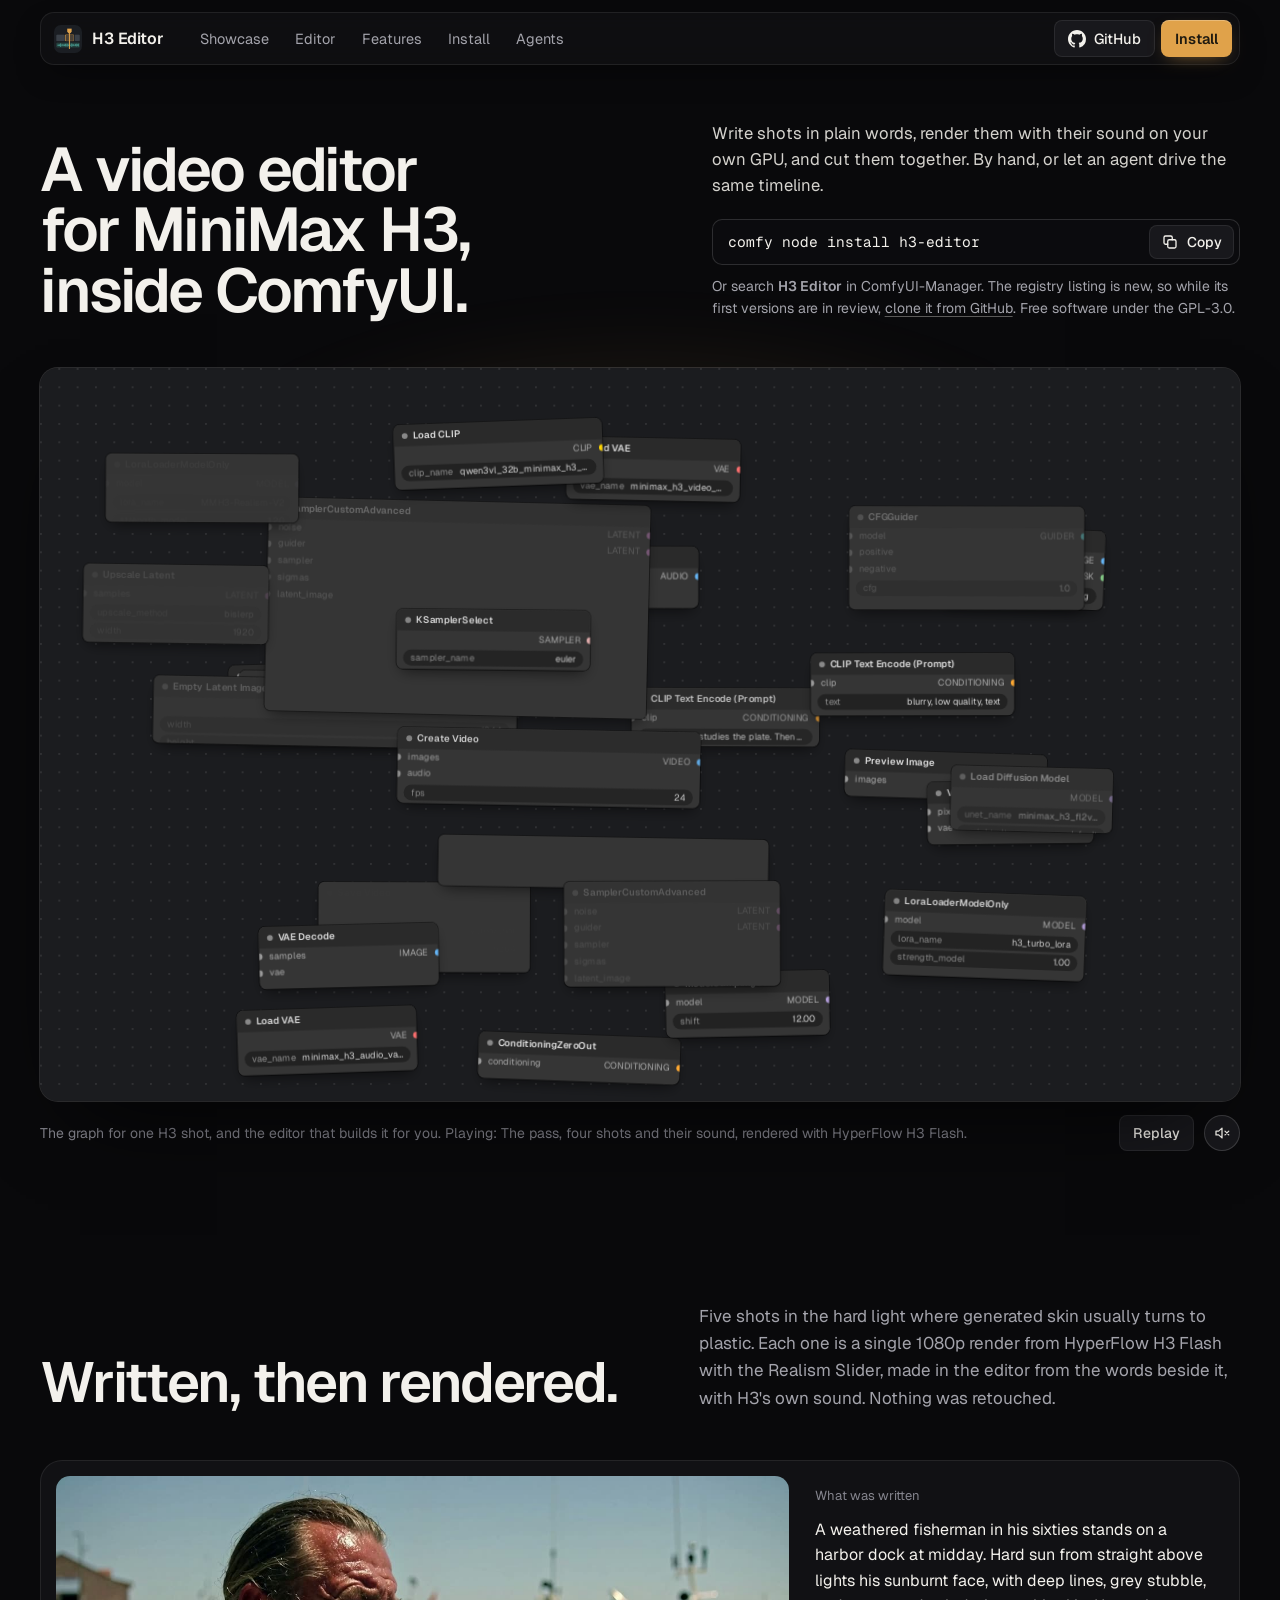
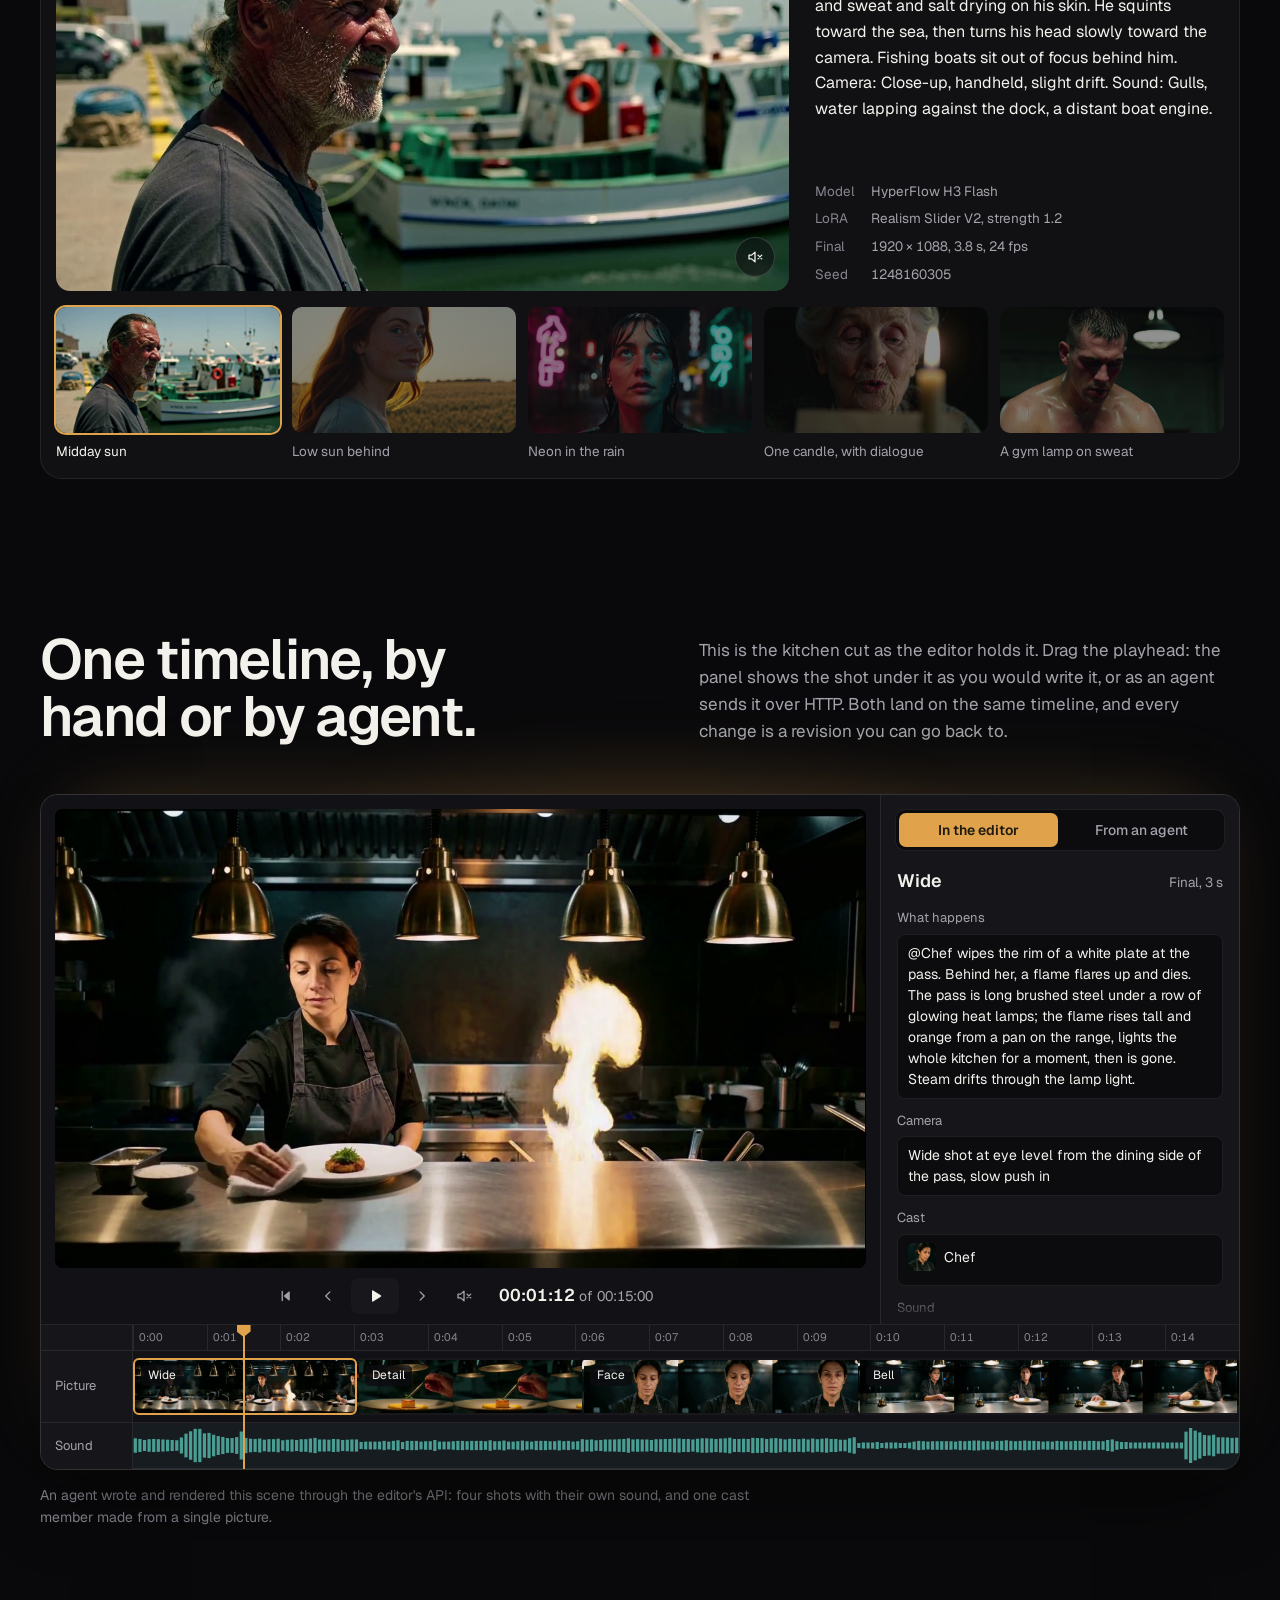
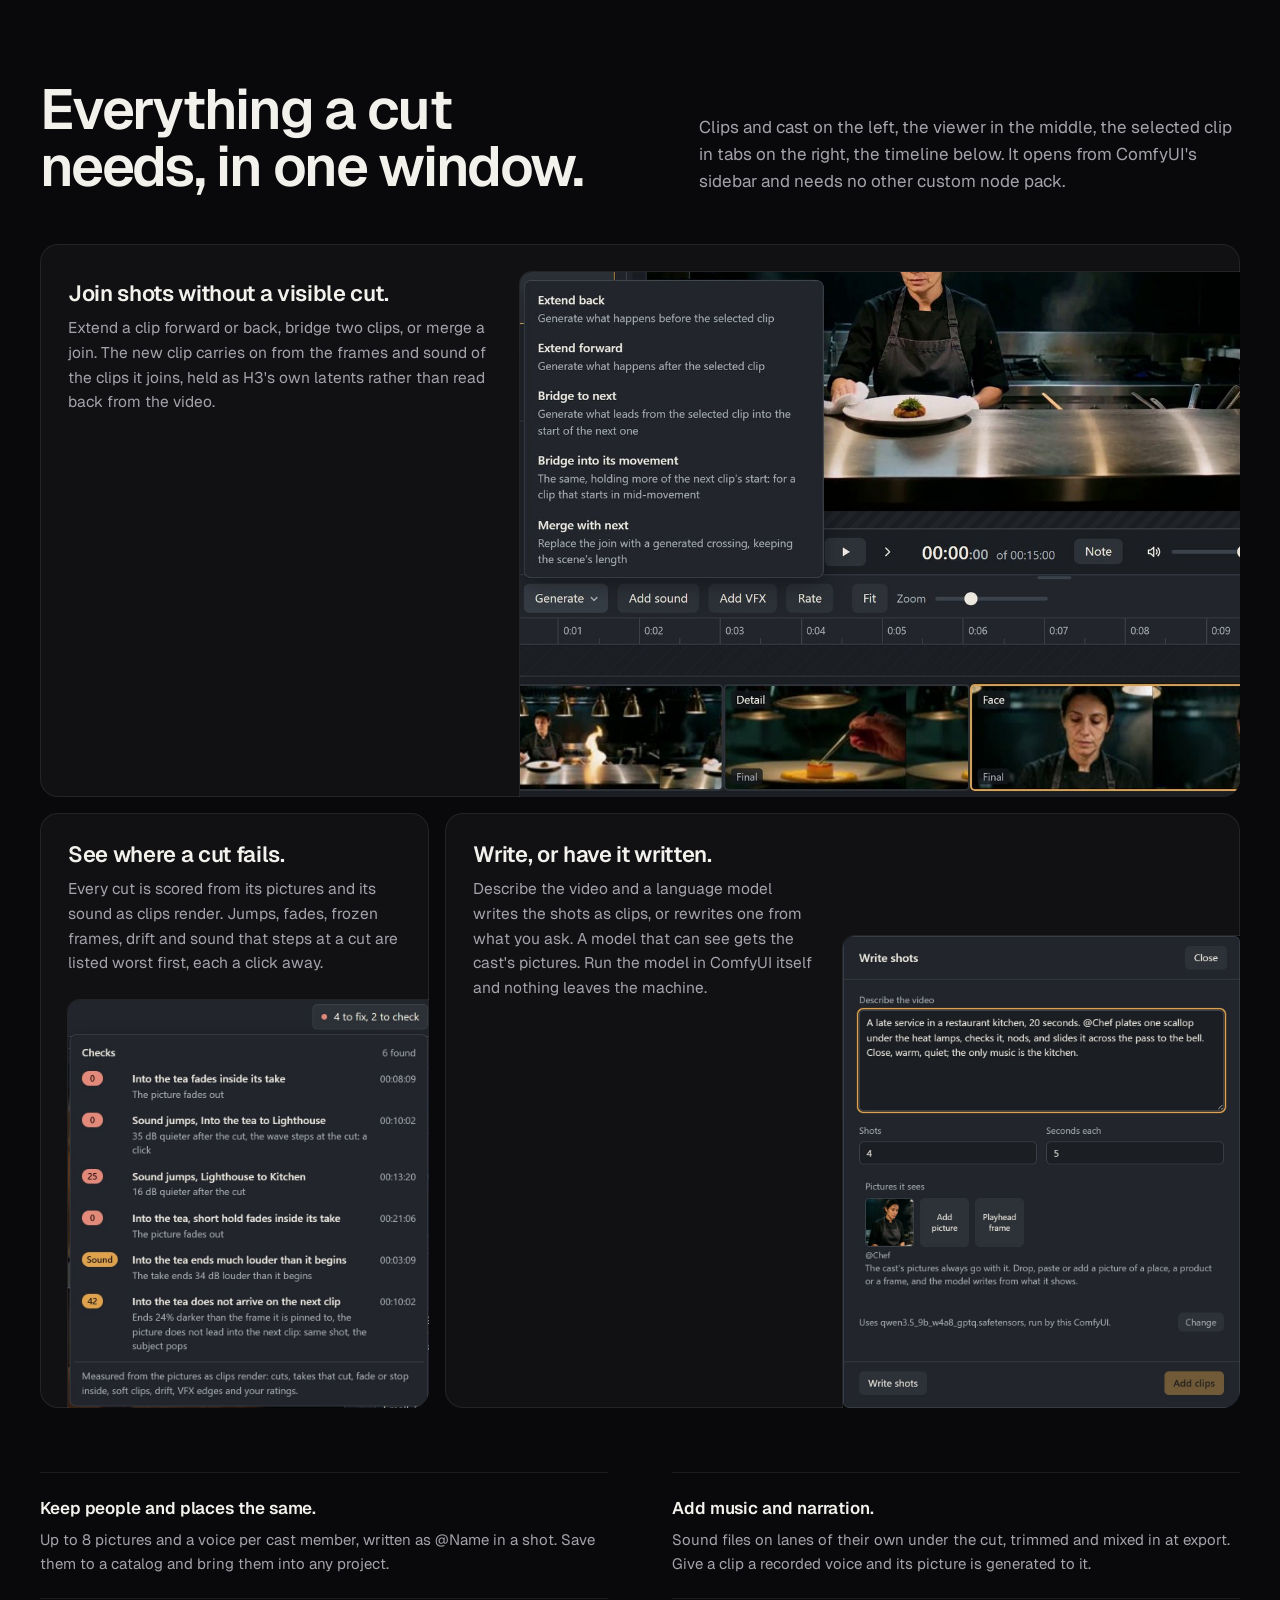
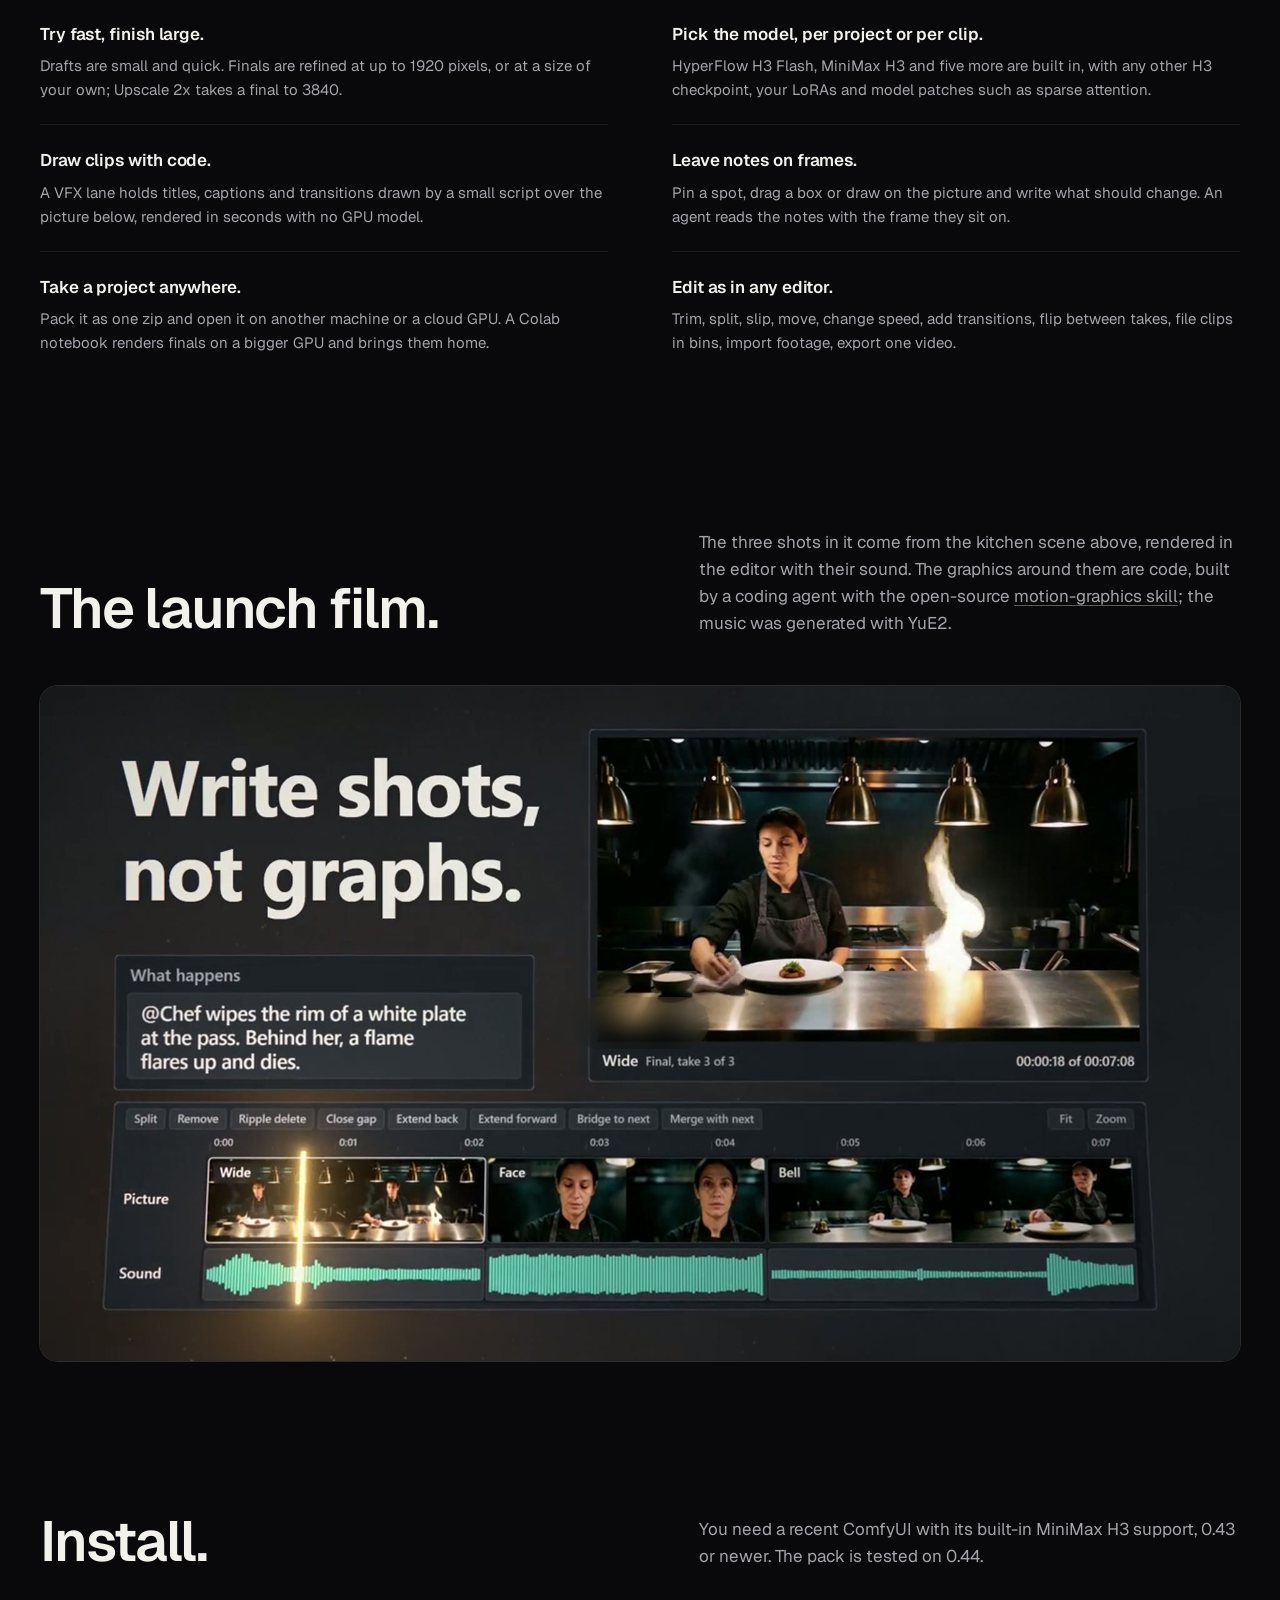
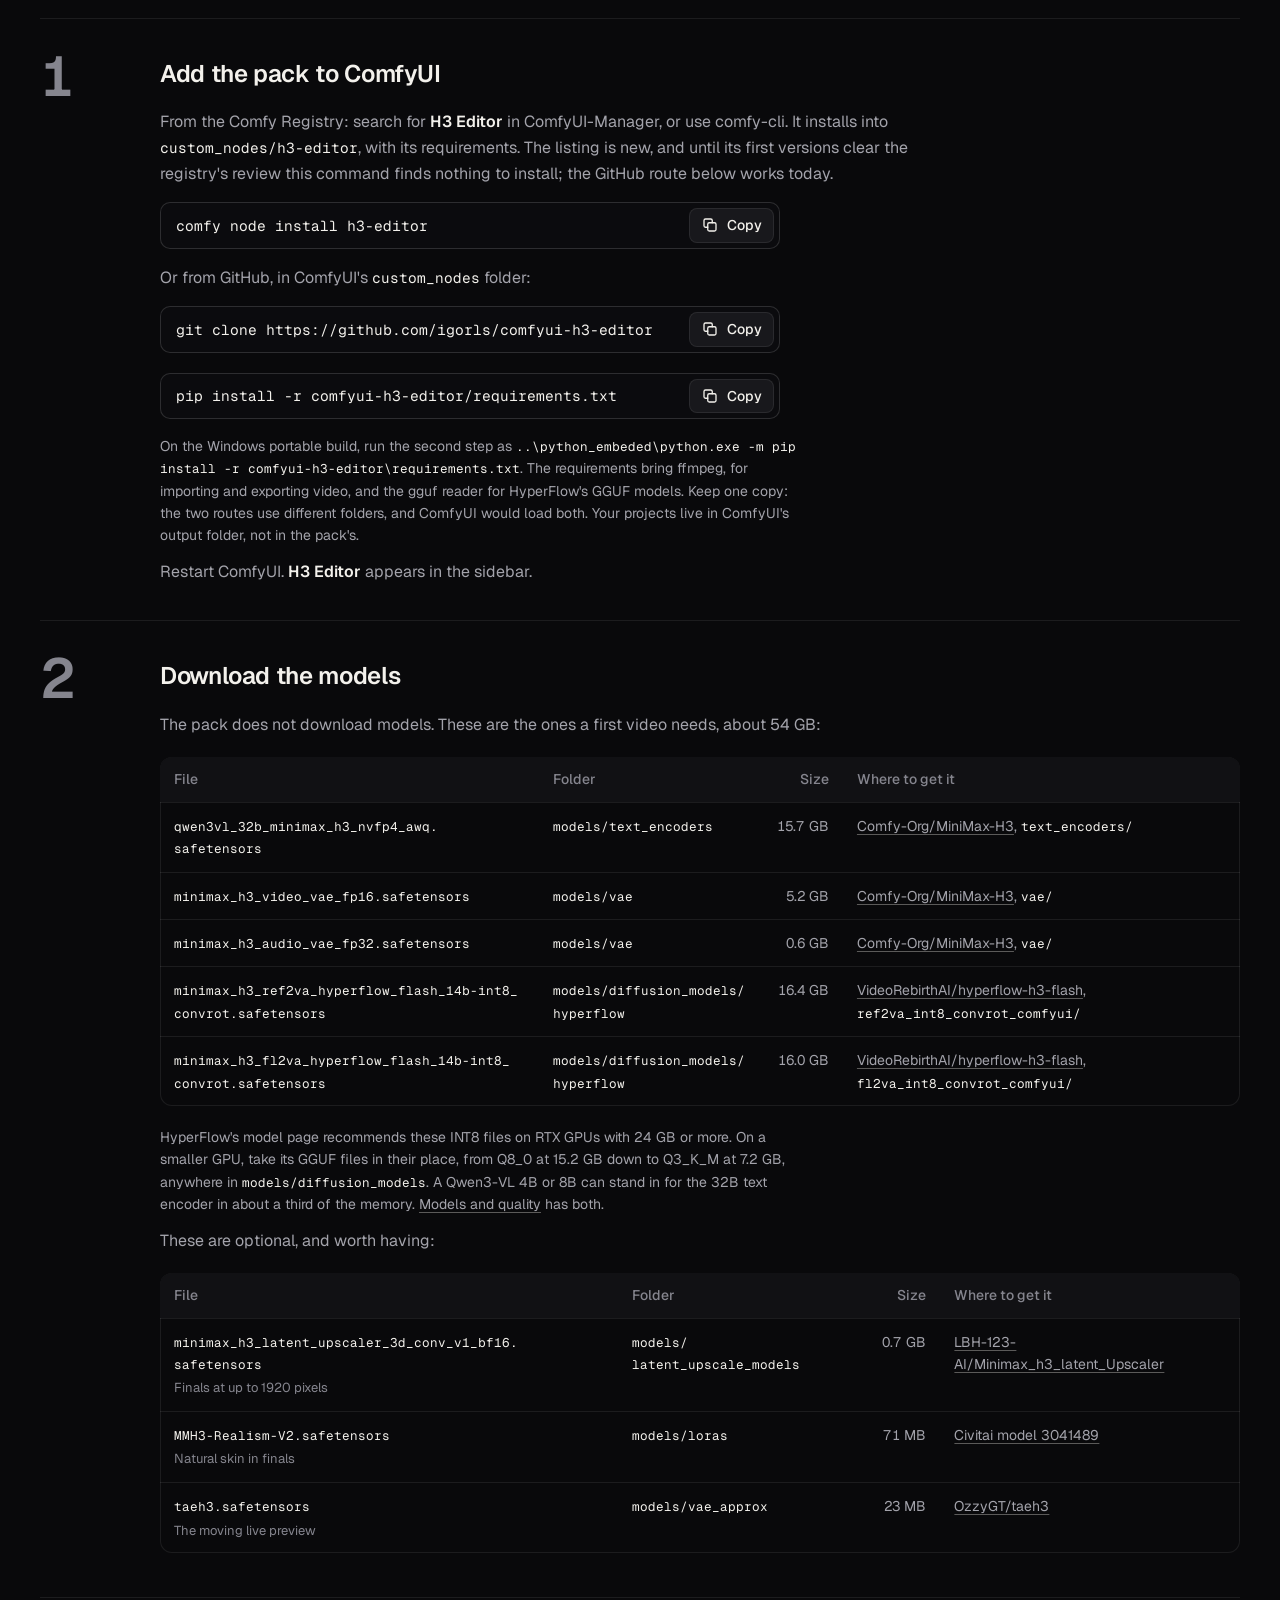
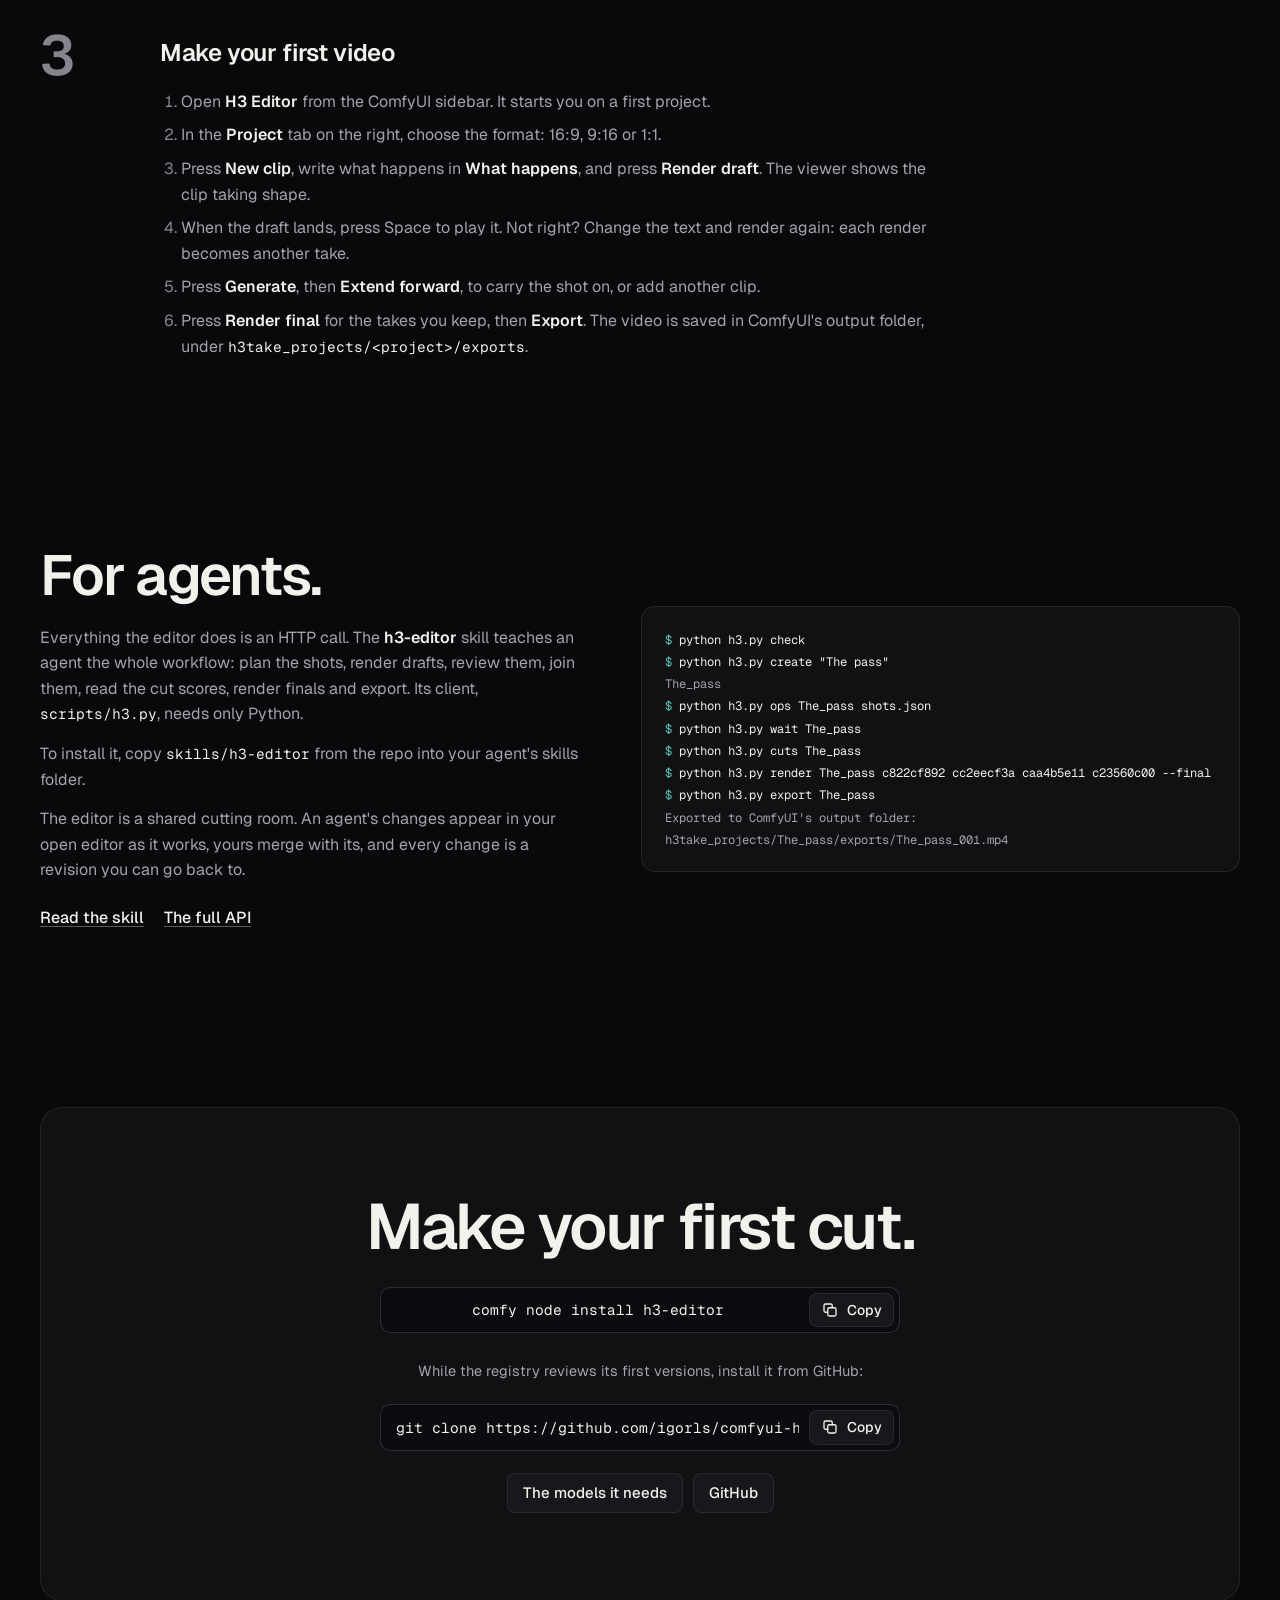
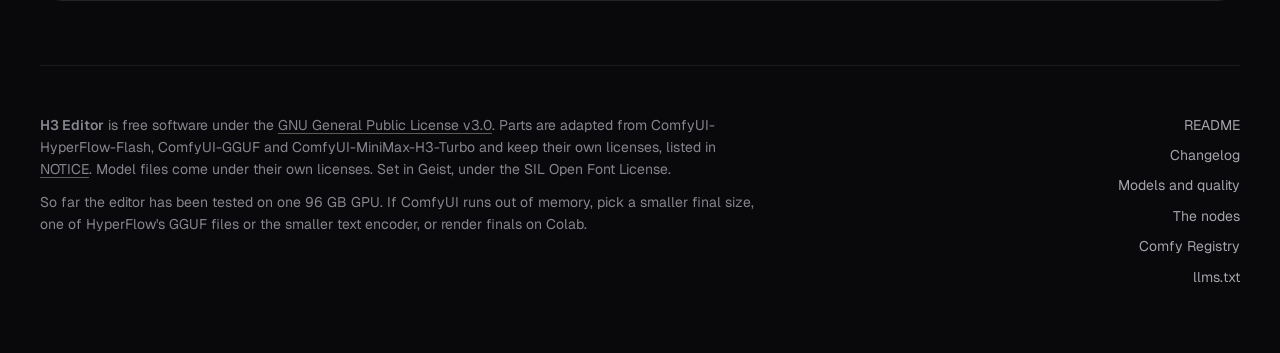
==== commit 10179aa3: "Open the site on a ComfyUI graph that folds into the editor The hero now starts on a tangled ComfyUI" ====
--- a/docs/index.html
+++ b/docs/index.html
@@ -13,6 +13,7 @@
 <meta name="twitter:card" content="summary_large_image">
 <link rel="icon" type="image/png" href="images/icon.png">
 <link rel="preload" href="fonts/geist.woff2" as="font" type="font/woff2" crossorigin>
+<script>document.documentElement.classList.add("js")</script>
 <link rel="stylesheet" href="site.css">
 <script src="site.js" defer></script>
 </head>
@@ -52,12 +53,10 @@
 </header>
 
 <main id="main">
-  <section class="hero" aria-labelledby="hero-title">
-    <div class="hero-frame">
-      <video id="reel" class="hero-video" src="media/pass.mp4" poster="media/pass.jpg" muted loop playsinline autoplay preload="auto" aria-label="The pass: a kitchen scene of four shots made with H3 Editor"></video>
-      <div class="hero-shade" aria-hidden="true"></div>
-      <div class="hero-copy">
-        <h1 id="hero-title">A video editor for MiniMax&nbsp;H3, inside ComfyUI.</h1>
+  <section class="hero wrap" aria-labelledby="hero-title">
+    <div class="hero-copy">
+      <h1 id="hero-title">A video editor for MiniMax&nbsp;H3, inside ComfyUI.</h1>
+      <div class="hero-side">
         <p class="lede">Write shots in plain words, render them with their sound on your own GPU, and cut them together. By hand, or let an agent drive the same timeline.</p>
         <div class="cmd">
           <code>comfy node install h3-editor</code>
@@ -65,13 +64,28 @@
         </div>
         <p class="hero-alt">Or search <strong>H3 Editor</strong> in ComfyUI-Manager. The registry listing is new, so while its first versions are in review, <a href="#install">clone it from GitHub</a>. Free software under the GPL-3.0.</p>
       </div>
-      <div class="hero-foot">
-        <p class="hero-credit">The pass: four shots and their sound, 15 seconds, rendered with HyperFlow H3 Flash and exported from the editor.</p>
-        <button class="round" id="reel-sound" type="button" aria-pressed="false" aria-label="Sound">
-          <svg class="icon" viewBox="0 0 24 24" aria-hidden="true"><path d="M4 9.5h3.5L12 5.5v13l-4.5-4H4z"/><path class="when-sound" d="M15.5 9a4.2 4.2 0 0 1 0 6M18 6.5a7.8 7.8 0 0 1 0 11"/><path class="when-muted" d="M16 9.5l5 5M21 9.5l-5 5"/></svg>
-        </button>
-      </div>
-    </div>
+    </div>
+    <figure class="morph" id="morph">
+      <div class="morph-box" id="morph-box">
+      <div class="morph-stage" id="morph-stage" aria-hidden="true">
+        <div class="morph-grid"></div>
+        <img class="morph-end" src="images/editor.jpg" width="2880" height="1760" alt="">
+        <video id="reel" class="morph-video" src="media/pass.mp4" poster="media/pass.jpg" muted loop playsinline preload="metadata"></video>
+        <svg class="morph-wires" id="morph-wires" viewBox="0 0 1440 880" preserveAspectRatio="none"></svg>
+        <div class="morph-nodes" id="morph-nodes"></div>
+      </div>
+      </div>
+      <p class="sr">A tangled ComfyUI node graph for one H3 shot folds into H3 Editor 0.9.1, which then plays the kitchen scene The pass in its viewer.</p>
+      <figcaption class="morph-foot">
+        <span>The graph for one H3 shot, and the editor that builds it for you. Playing: The pass, four shots and their sound, rendered with HyperFlow H3 Flash.</span>
+        <span class="morph-tools">
+          <button class="btn quiet" id="morph-replay" type="button">Replay</button>
+          <button class="round" id="reel-sound" type="button" aria-pressed="false" aria-label="Sound of the kitchen scene">
+            <svg class="icon" viewBox="0 0 24 24" aria-hidden="true"><path d="M4 9.5h3.5L12 5.5v13l-4.5-4H4z"/><path class="when-sound" d="M15.5 9a4.2 4.2 0 0 1 0 6M18 6.5a7.8 7.8 0 0 1 0 11"/><path class="when-muted" d="M16 9.5l5 5M21 9.5l-5 5"/></svg>
+          </button>
+        </span>
+      </figcaption>
+    </figure>
   </section>
 
   <section class="section wrap" id="showcase" aria-labelledby="showcase-title">
@@ -177,15 +191,9 @@
 
   <section class="section wrap" id="features" aria-labelledby="features-title">
     <div class="head">
-      <h2 id="features-title">Everything a cut needs, on one screen.</h2>
+      <h2 id="features-title">Everything a cut needs, in one window.</h2>
       <p>Clips and cast on the left, the viewer in the middle, the selected clip in tabs on the right, the timeline below. It opens from ComfyUI's sidebar and needs no other custom node pack.</p>
     </div>
-    <figure class="shot-full">
-      <picture>
-        <source media="(max-width: 640px)" srcset="images/editor-mobile.jpg" width="764" height="1065">
-        <img src="images/editor.jpg" width="2880" height="1760" loading="lazy" alt="H3 Editor 0.9.1 with the kitchen scene open: clips and cast on the left, the viewer, the Face clip's shot text, camera and render buttons on the right, and four clips with their sound on the timeline, the Face clip selected.">
-      </picture>
-    </figure>
 
     <div class="bento">
       <article class="tile wide">
--- a/docs/site.css
+++ b/docs/site.css
@@ -124,40 +124,51 @@
 .menu-list a:hover { background: var(--hover); }
 .bar .btn { min-height: 36px; padding: 7px 14px; font-size: 14.5px; }
 
-/* Hero: the cut, full width, words over it */
-
-.hero { padding: 14px var(--gutter) 0; }
-.hero-frame {
-  position: relative; overflow: hidden; width: min(100%, 1480px); margin-inline: auto;
-  height: clamp(560px, calc(100svh - 96px), 900px); border-radius: 22px; background: var(--screen);
-  box-shadow: 0 0 0 1px var(--line) inset;
-}
-.hero-video { position: absolute; inset: 0; width: 100%; height: 100%; object-fit: cover; object-position: 50% 42%; }
-.hero-shade {
-  position: absolute; inset: 0; pointer-events: none;
-  background:
-    linear-gradient(to top, rgba(9, 9, 11, 0.92) 0%, rgba(9, 9, 11, 0.72) 28%, rgba(9, 9, 11, 0.12) 62%, rgba(9, 9, 11, 0.2) 100%),
-    linear-gradient(to right, rgba(9, 9, 11, 0.55) 0%, rgba(9, 9, 11, 0) 60%);
-}
-.hero-copy { position: absolute; left: clamp(20px, 4.5vw, 64px); right: clamp(20px, 4.5vw, 64px); bottom: clamp(76px, 9vh, 104px); max-width: 760px; }
-.hero h1 { font-size: clamp(40px, 6vw, 84px); line-height: 0.98; font-weight: 600; letter-spacing: -0.035em; text-wrap: balance; }
-.hero .lede { margin-top: 20px; max-width: 56ch; color: #dcdad5; font-size: clamp(17px, 1.4vw, 20px); line-height: 1.5; text-wrap: pretty; }
-.hero .cmd { margin-top: 28px; }
-.hero-alt { margin-top: 12px; color: #c7c5c0; font-size: 14.5px; }
-.hero-foot {
-  position: absolute; left: clamp(20px, 4.5vw, 64px); right: clamp(16px, 2vw, 24px); bottom: clamp(16px, 2vw, 24px);
-  display: flex; align-items: center; justify-content: space-between; gap: 16px;
-}
-.hero-credit { color: #a9a7a2; font-size: 13px; }
-
-/* The one authored moment: the frame opens from a band of the picture as the page loads. */
-@media (prefers-reduced-motion: no-preference) {
-  .hero-frame { animation: open-frame 1.3s var(--ease) both; }
-  .hero-copy { animation: rise 1s 0.35s var(--ease) both; }
-  .hero-foot { animation: rise 1s 0.55s var(--ease) both; }
-  @keyframes open-frame { from { clip-path: inset(18% 6% 18% 6% round 22px); filter: brightness(0.6); } to { clip-path: inset(0 0 0 0 round 22px); filter: brightness(1); } }
-  @keyframes rise { from { opacity: 0; transform: translateY(14px); filter: blur(6px); } to { opacity: 1; transform: none; filter: none; } }
-}
+/* Hero: the words, then a ComfyUI graph that folds into the editor */
+
+.hero { padding-top: clamp(32px, 4.5vw, 56px); }
+.hero-copy { display: grid; grid-template-columns: minmax(0, 1.15fr) minmax(0, 1fr); gap: 24px 64px; align-items: end; }
+.hero h1 { font-size: clamp(38px, 4.8vw, 68px); line-height: 0.98; font-weight: 600; letter-spacing: -0.035em; text-wrap: balance; }
+.hero .lede { max-width: 52ch; color: #d4d2cd; font-size: clamp(16px, 1.3vw, 18px); line-height: 1.55; text-wrap: pretty; }
+.hero .cmd { margin-top: 20px; }
+.hero-alt { margin-top: 10px; color: var(--muted); font-size: 14px; }
+
+.morph { position: relative; margin-top: clamp(32px, 4vw, 48px); }
+.morph::before {
+  content: ""; position: absolute; z-index: -1; left: 8%; right: 8%; top: -60px; height: 240px; pointer-events: none;
+  background: radial-gradient(ellipse at 50% 100%, rgba(224, 162, 74, 0.2), rgba(224, 162, 74, 0) 70%); filter: blur(24px);
+}
+.morph-box { position: relative; overflow: hidden; aspect-ratio: 1440 / 880; border-radius: 18px; background: #1b1c1f; box-shadow: 0 0 0 1px var(--line-strong), 0 40px 90px -40px rgba(0, 0, 0, 0.9); }
+.morph-stage { position: absolute; left: 0; top: 0; width: 1440px; height: 880px; transform-origin: 0 0; }
+.morph-grid {
+  position: absolute; inset: 0;
+  background-color: #1b1c1f;
+  background-image: radial-gradient(circle at 1px 1px, rgba(255, 255, 255, 0.09) 1px, transparent 1.5px);
+  background-size: 22px 22px;
+}
+.morph-end { position: absolute; inset: 0; width: 1440px; height: 880px; }
+.morph-video { position: absolute; left: 285px; top: 81px; width: 754px; height: 427px; object-fit: cover; background: #000; }
+.js .morph-end, .js .morph-video { opacity: 0; }
+.morph-wires { position: absolute; inset: 0; width: 1440px; height: 880px; overflow: visible; }
+.morph-wires path { fill: none; stroke-width: 2.2; stroke-linecap: round; }
+.morph-nodes { position: absolute; inset: 0; }
+.gnode {
+  position: absolute; overflow: hidden; border-radius: 8px; background: #353535; color: #c8c8c8;
+  box-shadow: 0 0 0 1px rgba(0, 0, 0, 0.55), 0 8px 18px -6px rgba(0, 0, 0, 0.6);
+  font: 11px/1.25 var(--sans); will-change: left, top, width, height;
+}
+.gnode-in { position: absolute; inset: 0; }
+.gnode-head { display: flex; align-items: center; gap: 6px; height: 26px; padding: 0 10px; background: #2a2a2a; color: #dcdcdc; font-weight: 600; font-size: 11.5px; white-space: nowrap; }
+.gnode-head::before { content: ""; width: 7px; height: 7px; border-radius: 50%; background: #888; flex: none; }
+.gnode-row { position: relative; display: flex; justify-content: space-between; height: 20px; align-items: center; padding: 0 12px; color: #a9a9a9; }
+.gnode-row i { position: absolute; top: 6px; width: 8px; height: 8px; border-radius: 50%; }
+.gnode-row .l { left: -4px; } .gnode-row .r { right: -4px; }
+.gnode-field { display: flex; justify-content: space-between; gap: 8px; margin: 3px 8px; height: 19px; align-items: center; padding: 0 9px; border-radius: 10px; background: #222; color: #8f8f8f; white-space: nowrap; overflow: hidden; }
+.gnode-field b { color: #d8d8d8; font-weight: 400; overflow: hidden; text-overflow: ellipsis; }
+.morph-foot { display: flex; align-items: center; justify-content: space-between; gap: 16px; margin-top: 14px; color: var(--faint); font-size: 14px; }
+.morph-tools { display: flex; align-items: center; gap: 10px; flex: none; }
+.morph-tools .btn { min-height: 36px; padding: 6px 14px; font-size: 14px; }
+.morph-tools .round { width: 36px; height: 36px; background: var(--raised); backdrop-filter: none; -webkit-backdrop-filter: none; }
 
 /* Sections */
 
@@ -282,11 +293,6 @@
 
 /* Features */
 
-.shot-full { position: relative; }
-.shot-full img {
-  width: 100%; height: auto; border-radius: 14px;
-  box-shadow: 0 0 0 1px var(--line-strong), 0 40px 90px -40px rgba(0, 0, 0, 0.9), 0 -30px 90px -50px rgba(224, 162, 74, 0.4);
-}
 .bento { display: grid; grid-template-columns: repeat(3, minmax(0, 1fr)); gap: 16px; margin-top: 16px; }
 .tile { display: flex; flex-direction: column; overflow: hidden; border-radius: 18px; background: var(--lift); box-shadow: 0 0 0 1px var(--line) inset; }
 .tile.wide { grid-column: 1 / -1; display: grid; grid-template-columns: minmax(0, 1fr) minmax(0, 1.5fr); align-items: start; }
@@ -381,7 +387,7 @@
 /* Narrower screens */
 
 @media (max-width: 1080px) {
-  .head { grid-template-columns: 1fr; align-items: start; }
+  .head, .hero-copy { grid-template-columns: 1fr; align-items: start; }
   .show { grid-template-columns: 1fr; grid-template-areas: "stage" "text" "picks"; }
   .bento { grid-template-columns: 1fr 1fr; }
   .tile.wide { grid-template-columns: 1fr; }
@@ -406,11 +412,7 @@
   .bar .with-icon span { display: none; }
   .bar .with-icon { padding-inline: 10px; }
   .mark { margin-right: 4px; }
-  .hero-frame { height: clamp(560px, calc(100svh - 84px), 760px); border-radius: 18px; }
-  .hero-video { object-position: 38% 40%; }
-  .hero-credit { display: none; }
-  .hero-foot { justify-content: flex-end; }
-  .hero-copy { bottom: 72px; }
+  .morph-foot { flex-direction: column; align-items: flex-start; }
   .cmd { padding-left: 12px; }
   .cmd code { font-size: 13px; }
   .cmd .copy { padding-inline: 10px; }
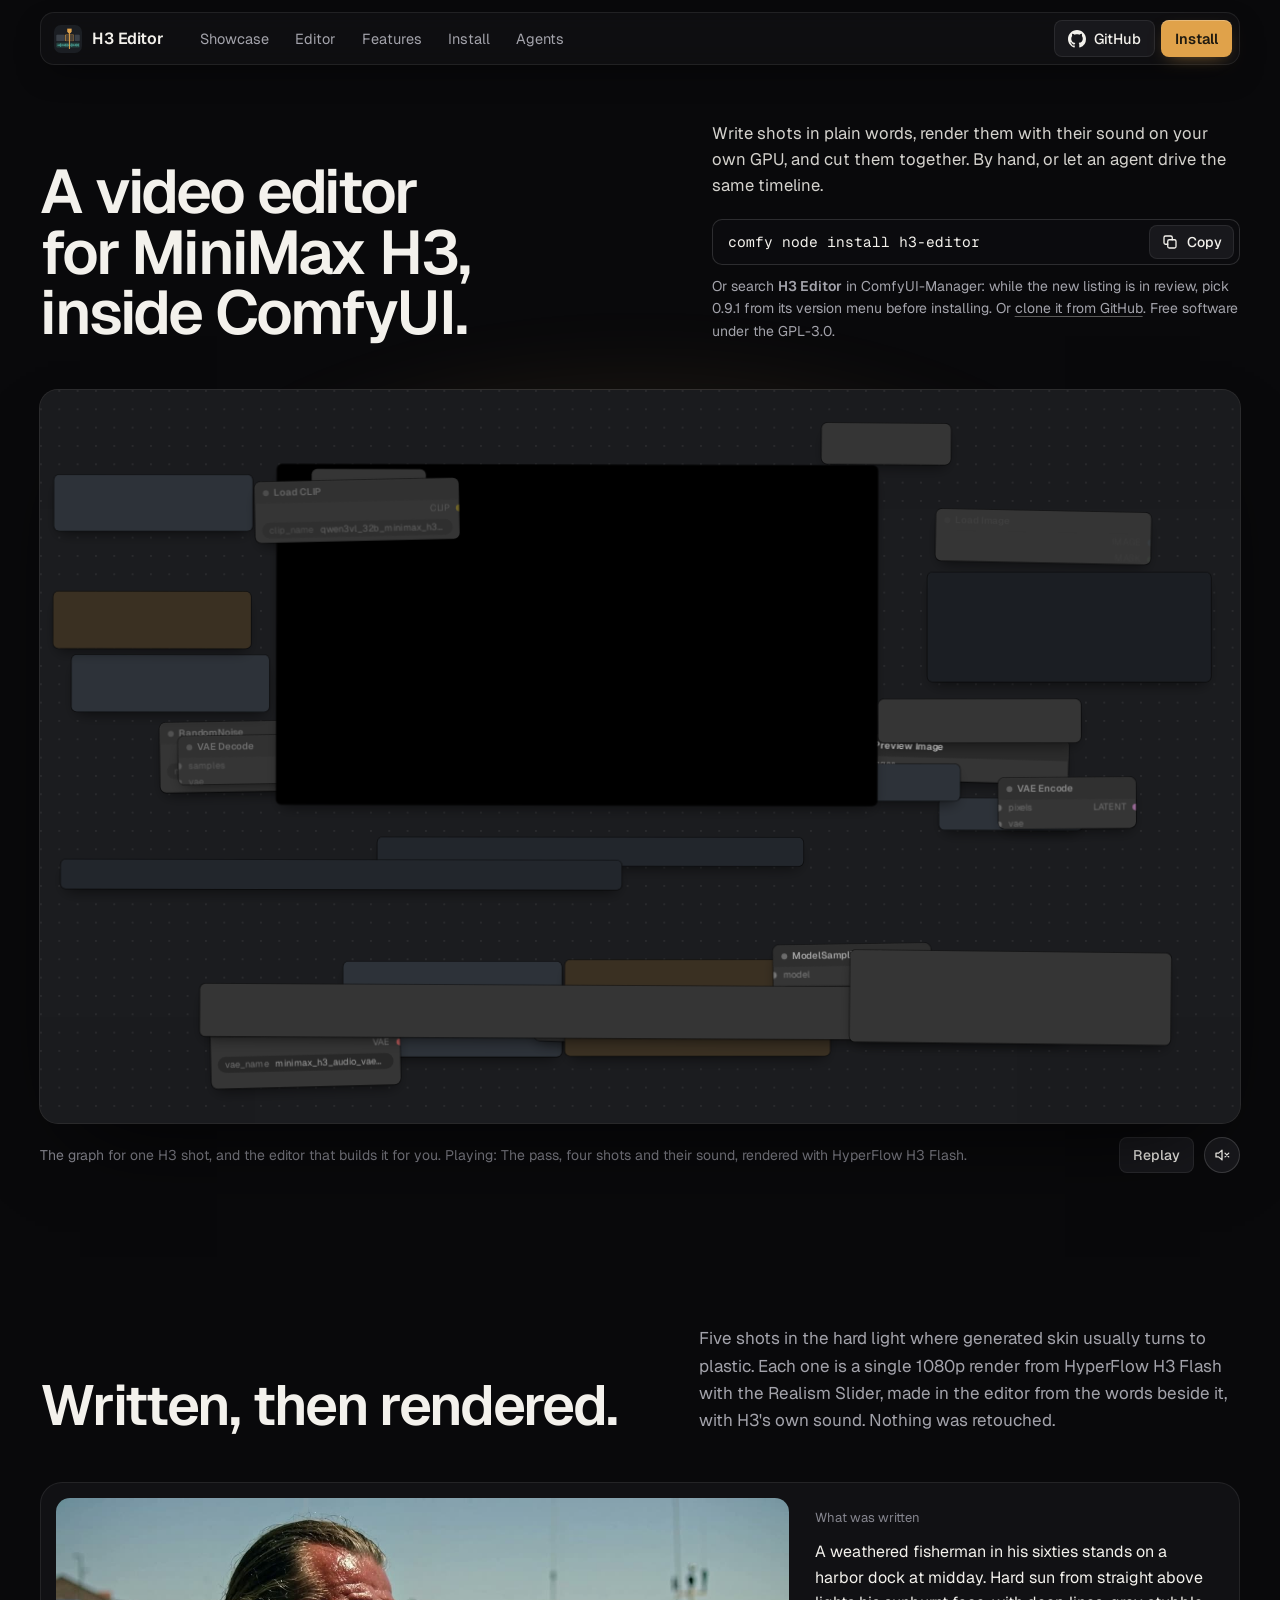
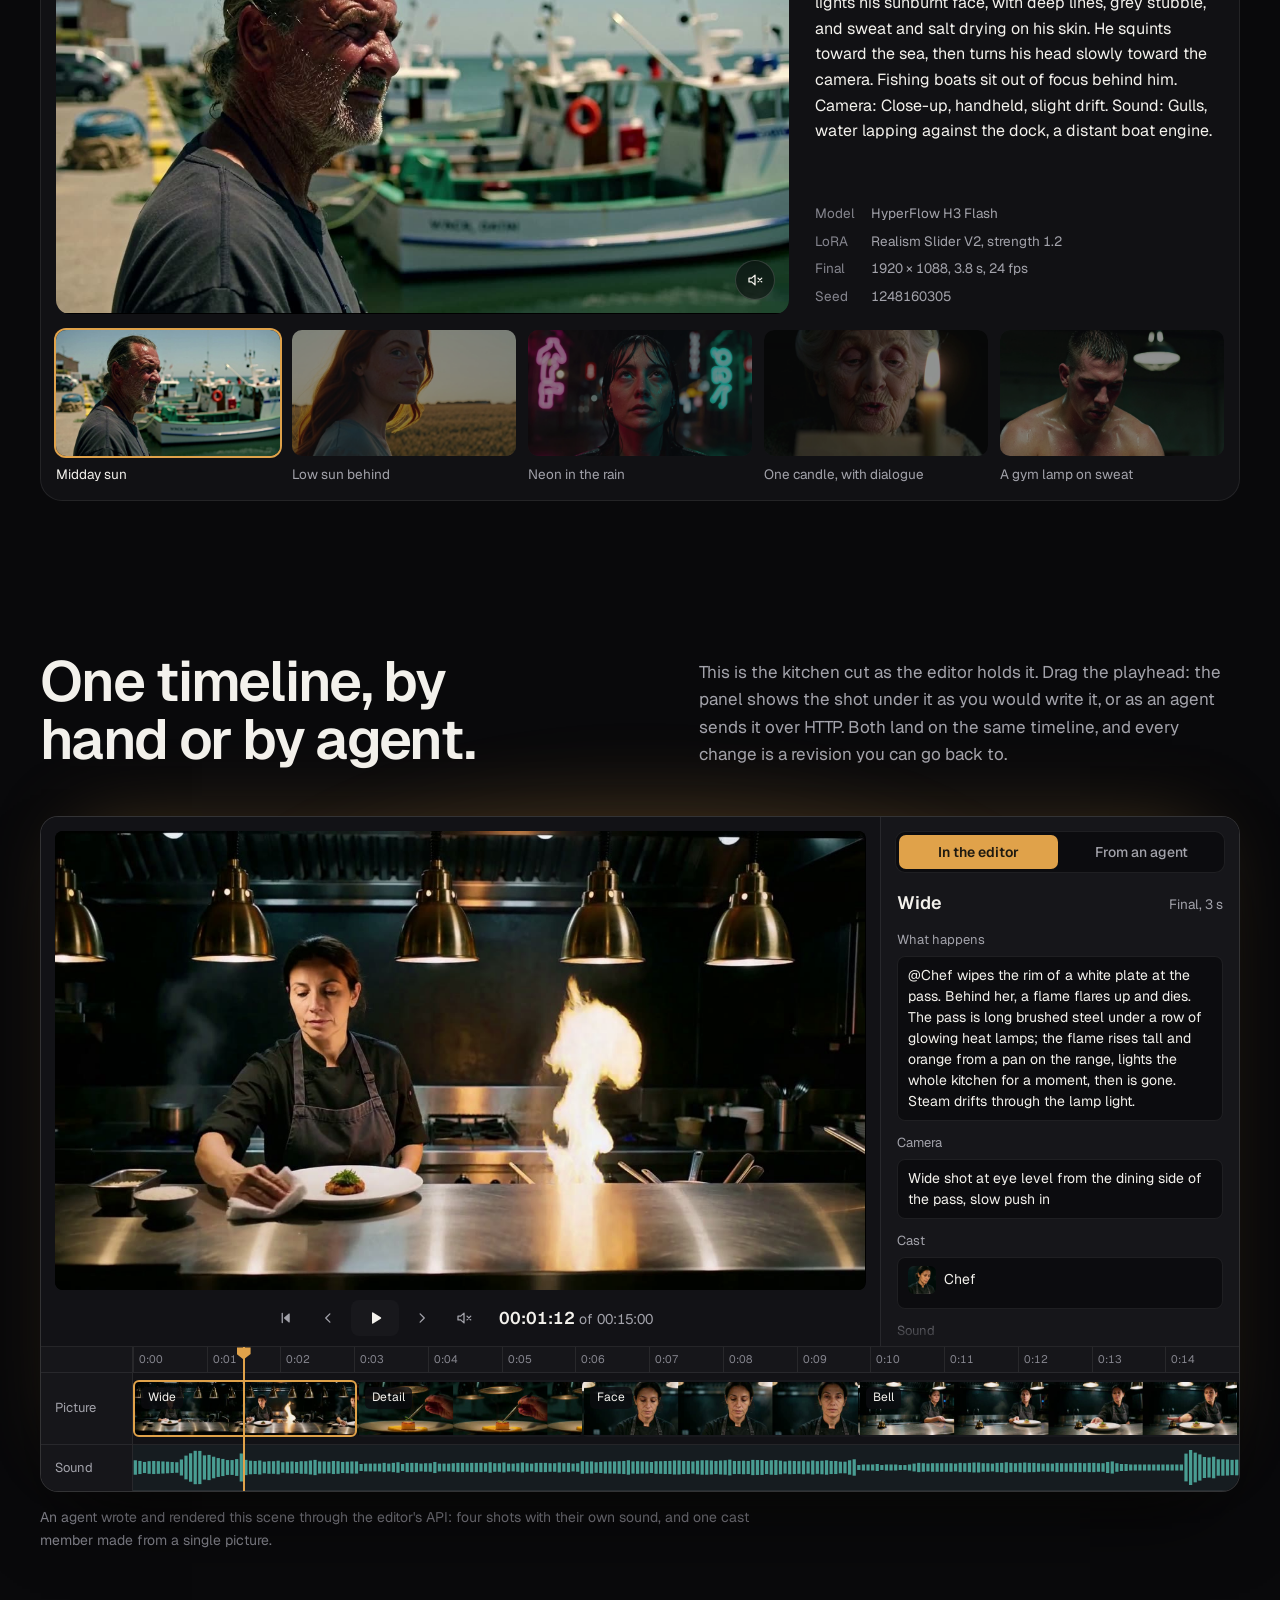
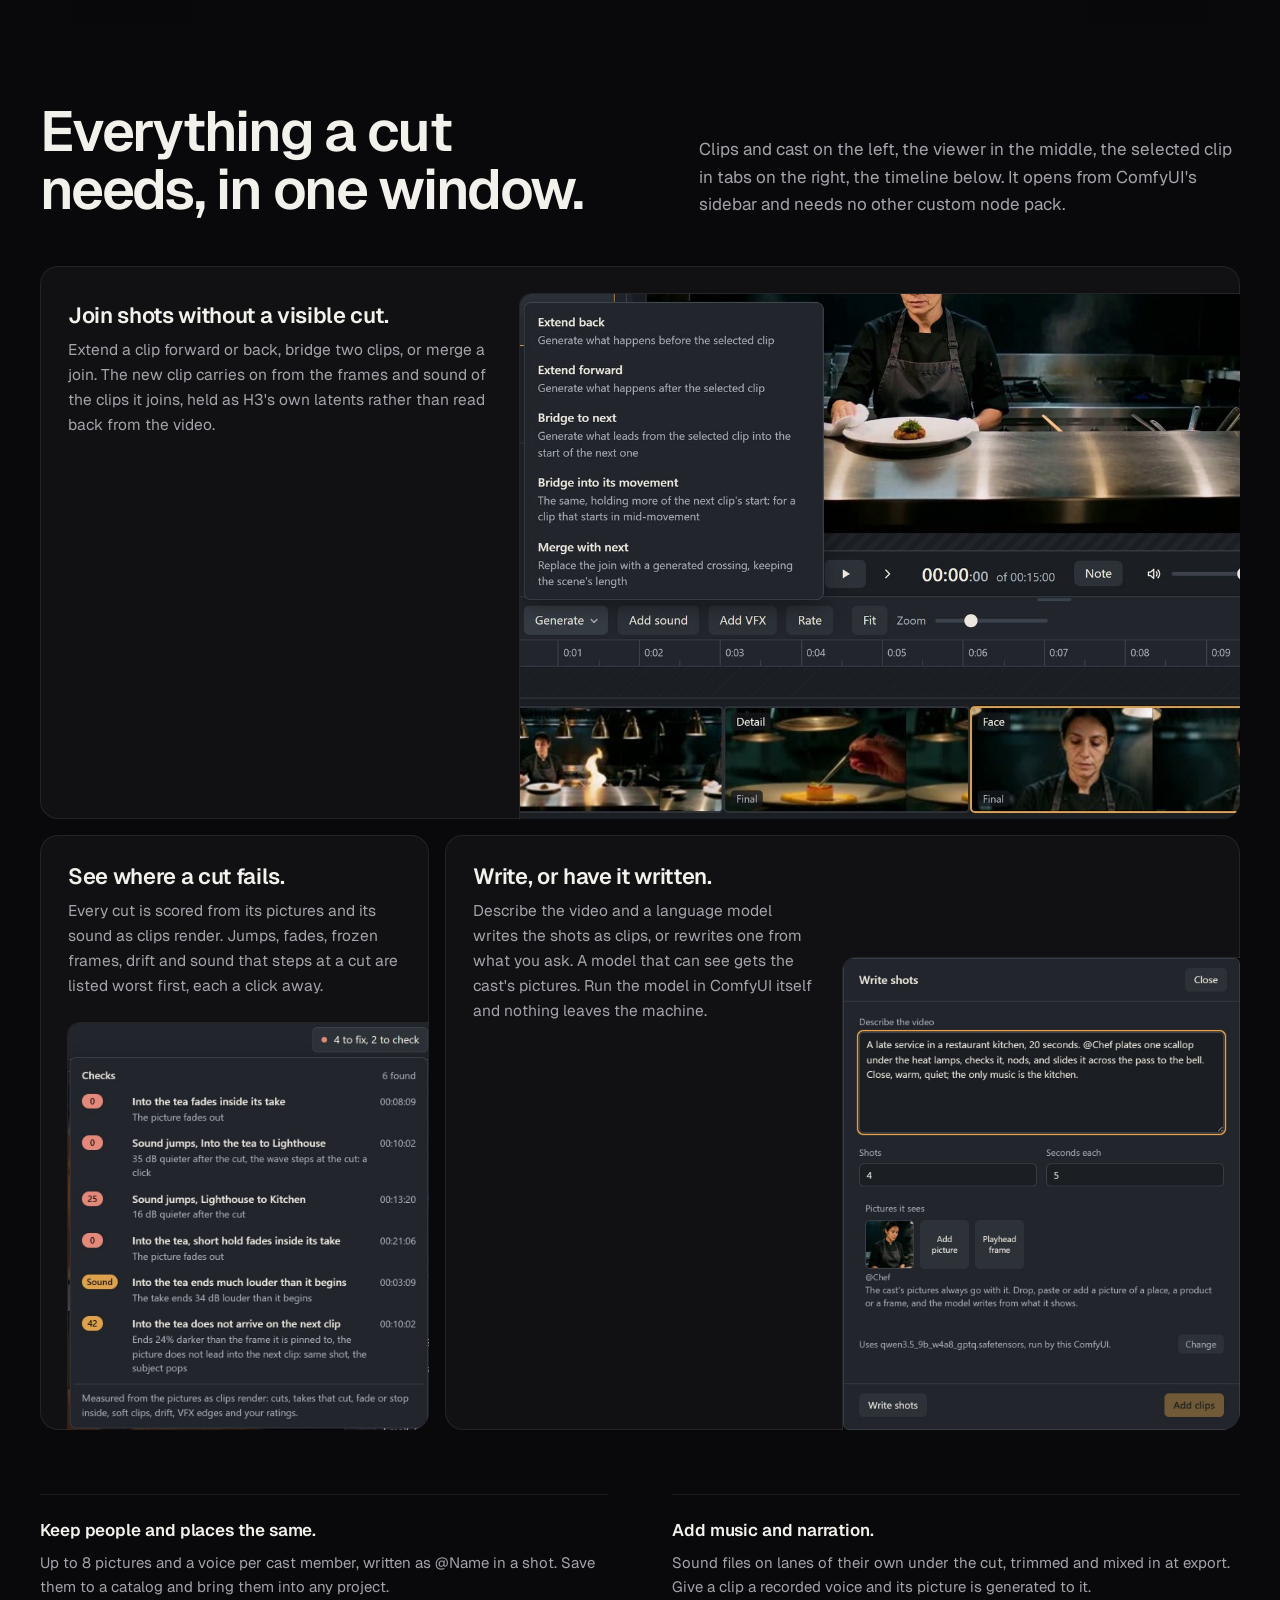
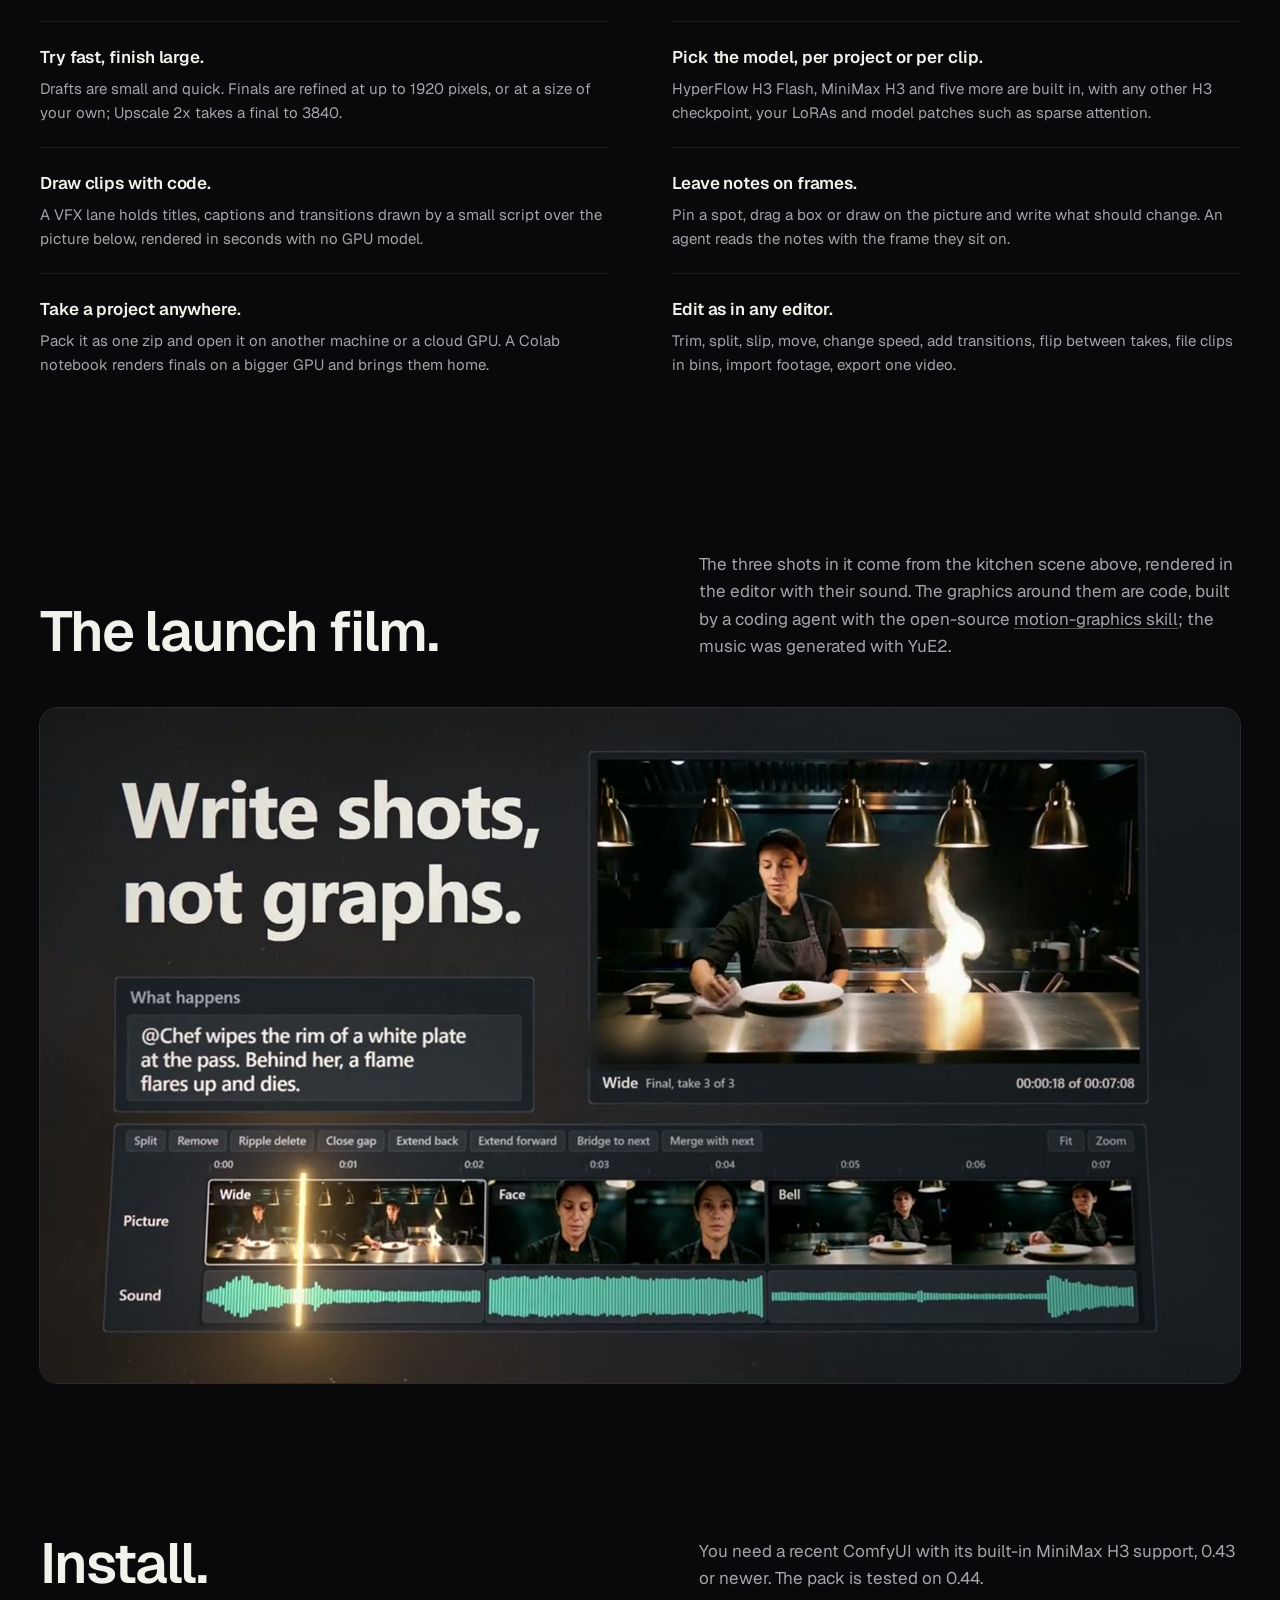
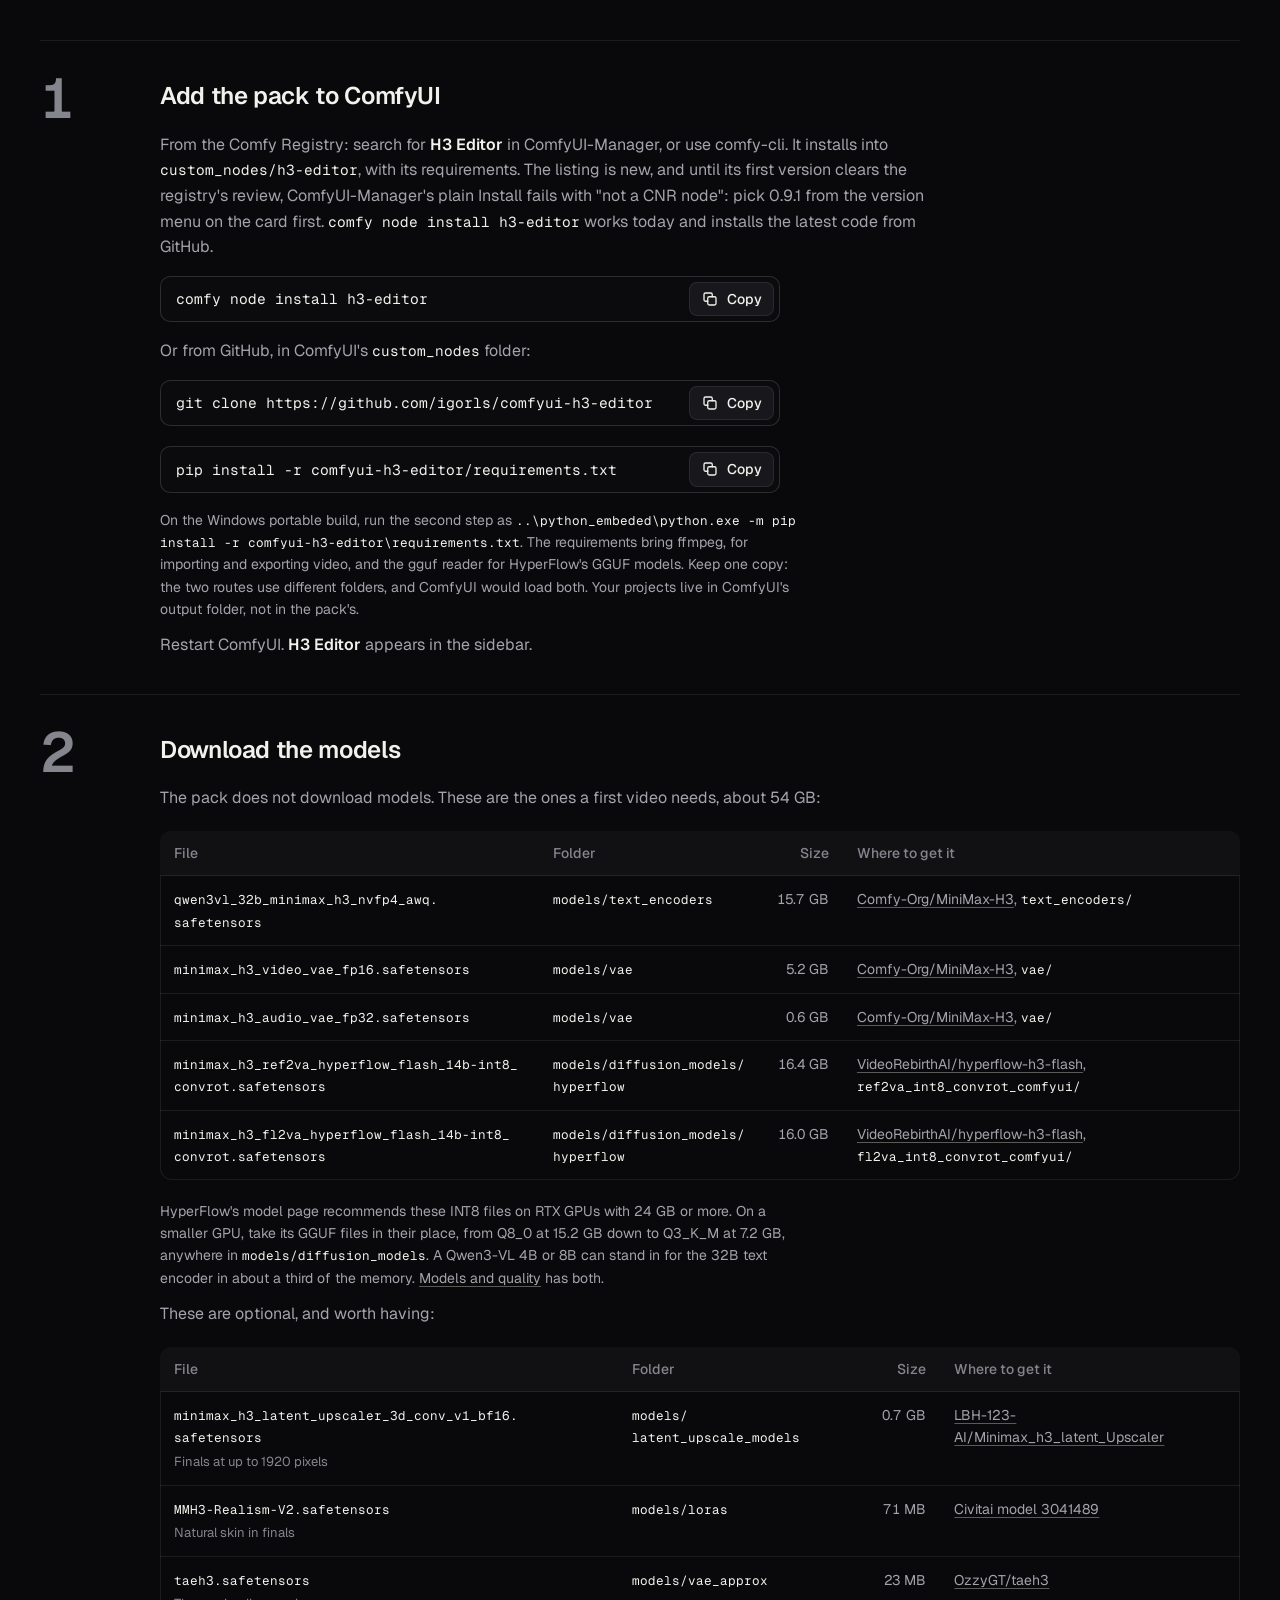
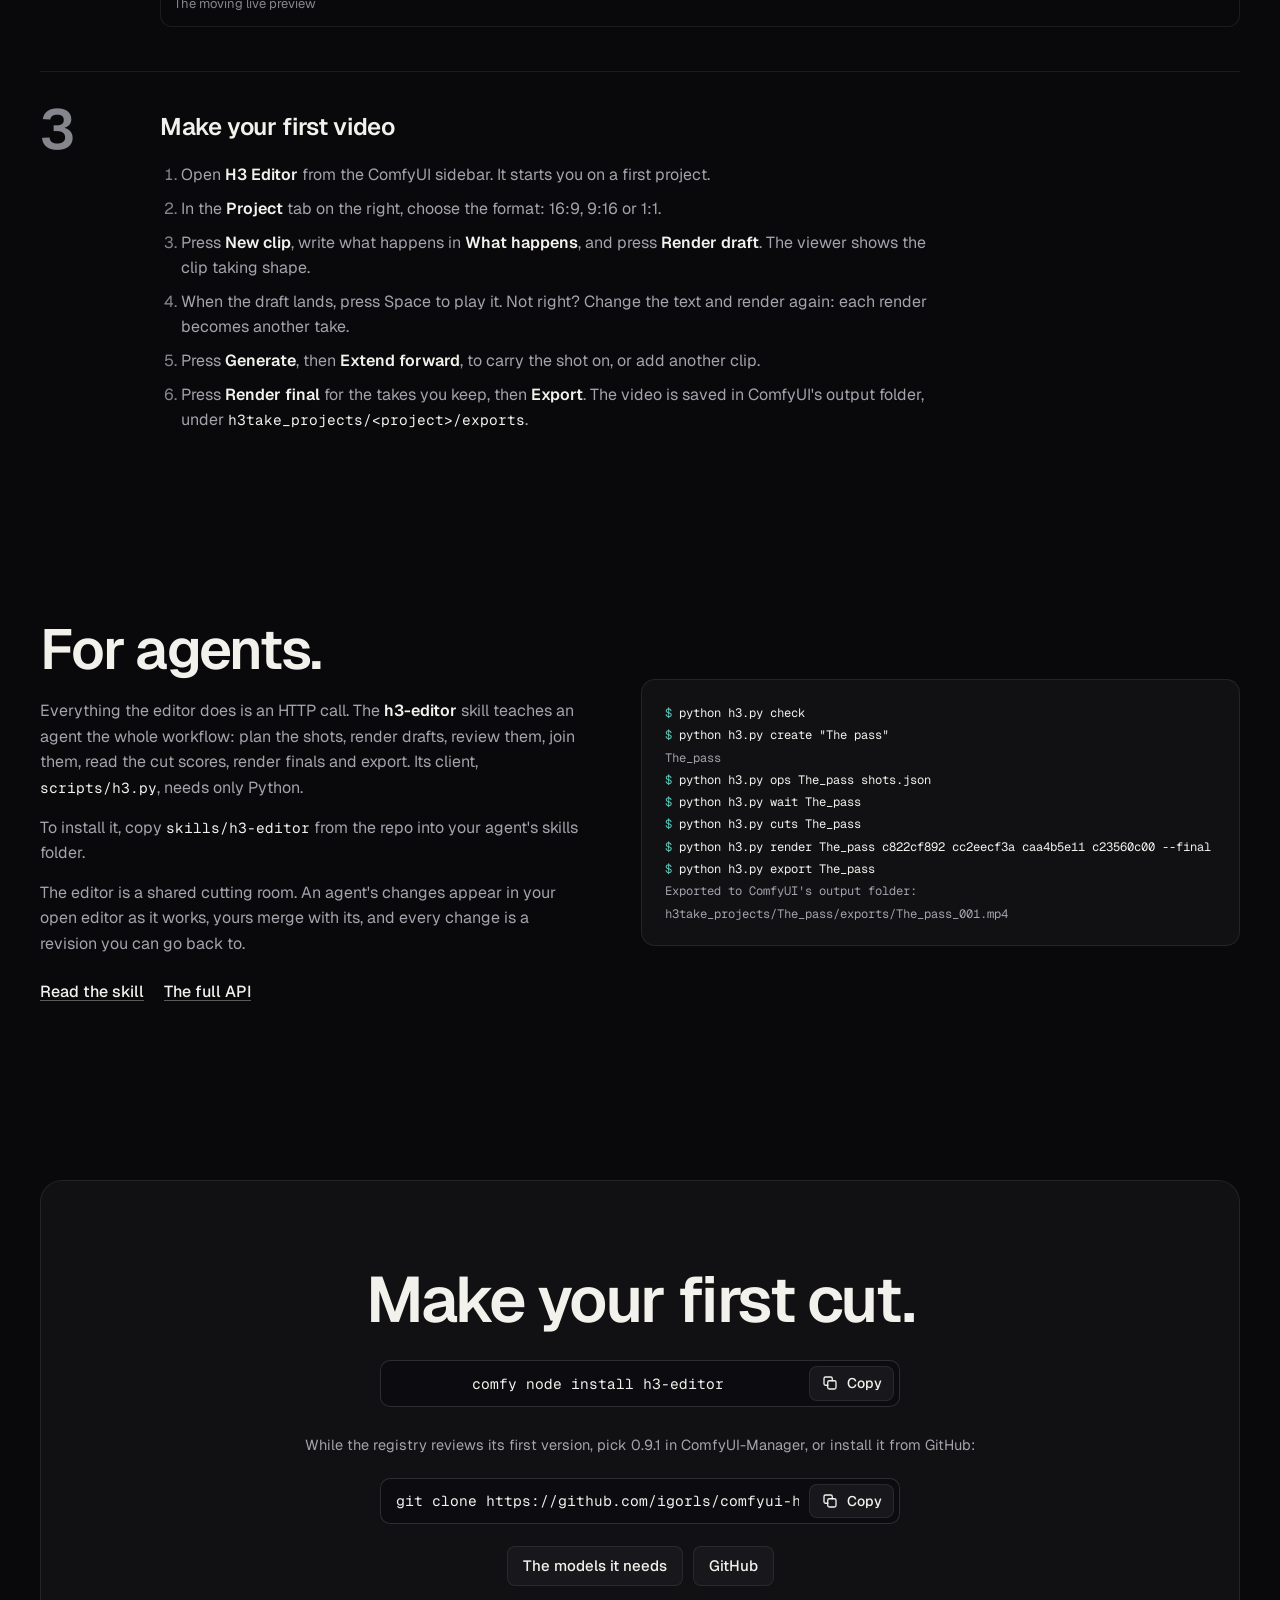
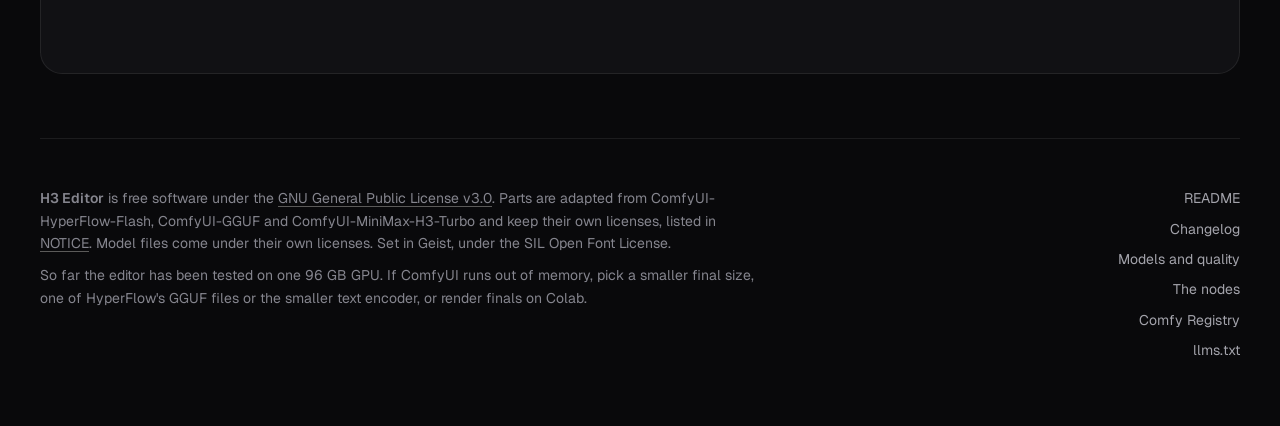
==== commit 0d2e0d1f: "Say which registry installs work while the listing is in review ComfyUI-Manager's plain Install fail" ====
--- a/docs/index.html
+++ b/docs/index.html
@@ -62,7 +62,7 @@
           <code>comfy node install h3-editor</code>
           <button class="copy" type="button" data-copy="comfy node install h3-editor" aria-label="Copy the install command"><svg class="icon" viewBox="0 0 24 24" aria-hidden="true"><rect x="9" y="9" width="11" height="11" rx="2"/><path d="M15 9V6a2 2 0 0 0-2-2H6a2 2 0 0 0-2 2v7a2 2 0 0 0 2 2h3"/></svg><span>Copy</span></button>
         </div>
-        <p class="hero-alt">Or search <strong>H3 Editor</strong> in ComfyUI-Manager. The registry listing is new, so while its first versions are in review, <a href="#install">clone it from GitHub</a>. Free software under the GPL-3.0.</p>
+        <p class="hero-alt">Or search <strong>H3 Editor</strong> in ComfyUI-Manager: while the new listing is in review, pick 0.9.1 from its version menu before installing. Or <a href="#install">clone it from GitHub</a>. Free software under the GPL-3.0.</p>
       </div>
     </div>
     <figure class="morph" id="morph">
@@ -257,7 +257,7 @@
     <ol class="steps">
       <li>
         <h3>Add the pack to ComfyUI</h3>
-        <p>From the Comfy Registry: search for <strong>H3 Editor</strong> in ComfyUI-Manager, or use comfy-cli. It installs into <code>custom_nodes/h3-editor</code>, with its requirements. The listing is new, and until its first versions clear the registry's review this command finds nothing to install; the GitHub route below works today.</p>
+        <p>From the Comfy Registry: search for <strong>H3 Editor</strong> in ComfyUI-Manager, or use comfy-cli. It installs into <code>custom_nodes/h3-editor</code>, with its requirements. The listing is new, and until its first version clears the registry's review, ComfyUI-Manager's plain Install fails with "not a CNR node": pick 0.9.1 from the version menu on the card first. <code>comfy node install h3-editor</code> works today and installs the latest code from GitHub.</p>
         <div class="cmd">
           <code>comfy node install h3-editor</code>
           <button class="copy" type="button" data-copy="comfy node install h3-editor" aria-label="Copy the install command"><svg class="icon" viewBox="0 0 24 24" aria-hidden="true"><rect x="9" y="9" width="11" height="11" rx="2"/><path d="M15 9V6a2 2 0 0 0-2-2H6a2 2 0 0 0-2 2v7a2 2 0 0 0 2 2h3"/></svg><span>Copy</span></button>
@@ -344,7 +344,7 @@
       <code>comfy node install h3-editor</code>
       <button class="copy" type="button" data-copy="comfy node install h3-editor" aria-label="Copy the install command"><svg class="icon" viewBox="0 0 24 24" aria-hidden="true"><rect x="9" y="9" width="11" height="11" rx="2"/><path d="M15 9V6a2 2 0 0 0-2-2H6a2 2 0 0 0-2 2v7a2 2 0 0 0 2 2h3"/></svg><span>Copy</span></button>
     </div>
-    <p class="close-note">While the registry reviews its first versions, install it from GitHub:</p>
+    <p class="close-note">While the registry reviews its first version, pick 0.9.1 in ComfyUI-Manager, or install it from GitHub:</p>
     <div class="cmd">
       <code>git clone https://github.com/igorls/comfyui-h3-editor</code>
       <button class="copy" type="button" data-copy="git clone https://github.com/igorls/comfyui-h3-editor"><svg class="icon" viewBox="0 0 24 24" aria-hidden="true"><rect x="9" y="9" width="11" height="11" rx="2"/><path d="M15 9V6a2 2 0 0 0-2-2H6a2 2 0 0 0-2 2v7a2 2 0 0 0 2 2h3"/></svg><span>Copy</span></button>
